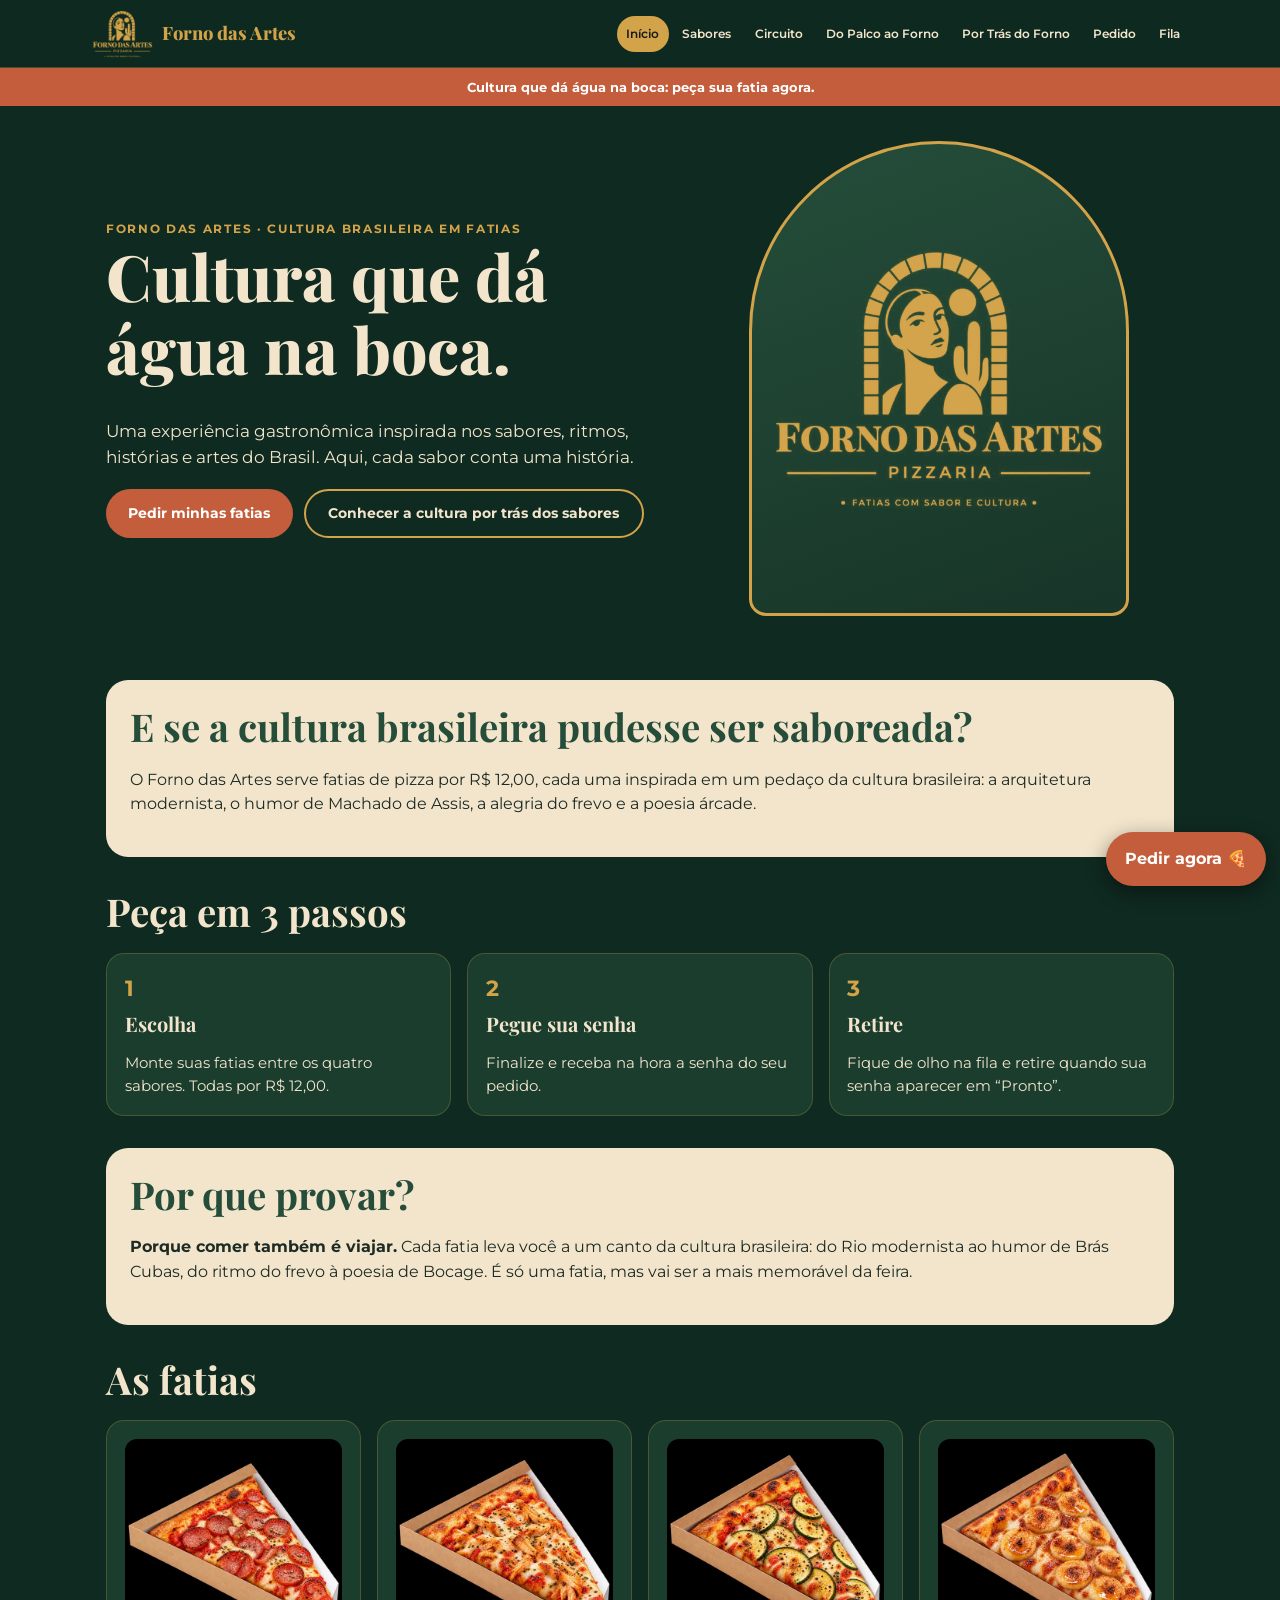
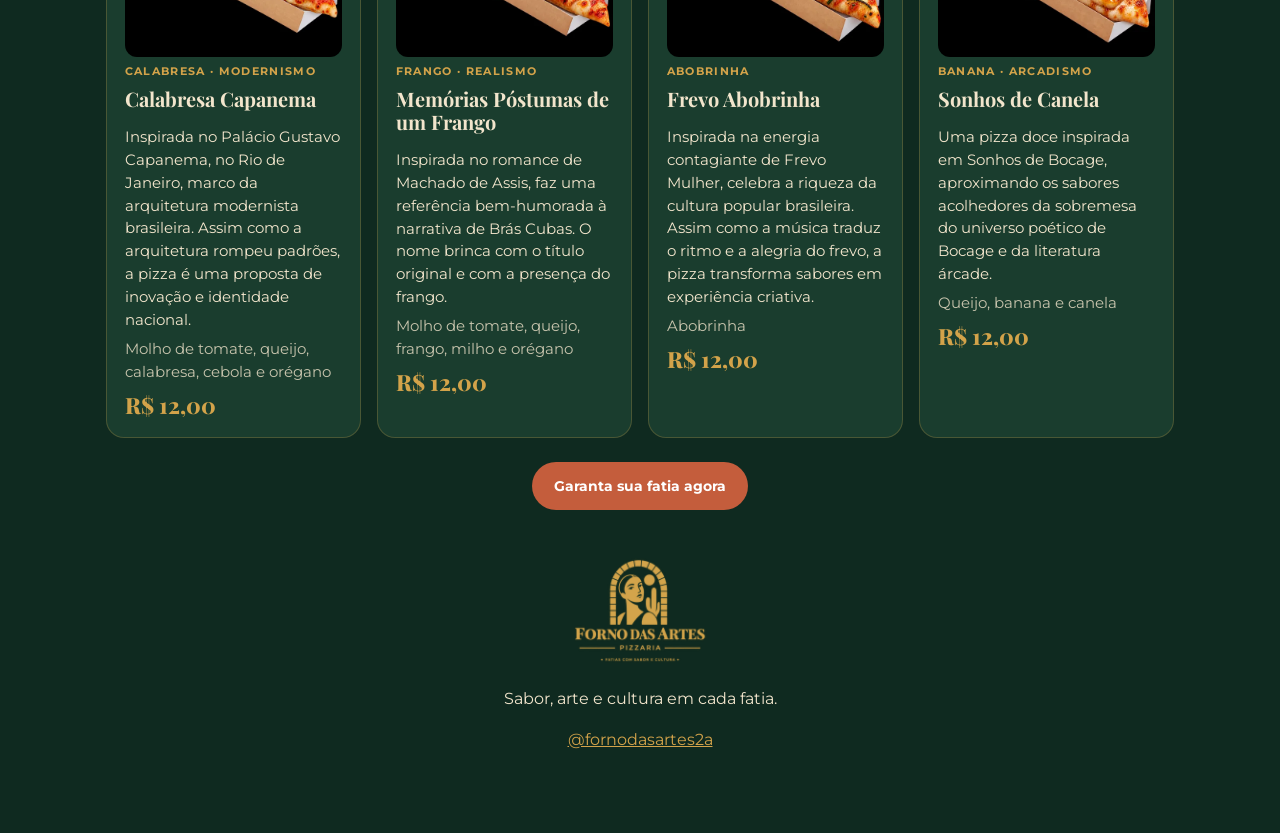
==== index.html @ 645a5ba8 "primeiro commit" ====
<!DOCTYPE html>
<html lang="pt-BR">
<head>
<meta charset="utf-8">
<meta name="viewport" content="width=device-width, initial-scale=1, viewport-fit=cover">
<title>Forno das Artes — Cultura brasileira servida em fatias</title>
<meta name="description" content="Experiência de empreendedorismo que conecta pizza em fatias, cultura brasileira, arte, sabores e gestão real de um negócio.">
<link rel="preconnect" href="https://fonts.googleapis.com">
<link href="https://fonts.googleapis.com/css2?family=Playfair+Display:wght@600;800&family=Montserrat:wght@400;600;700&display=swap" rel="stylesheet">
<style>
:root{--verde:#254D3A;--fundo:#0f2a20;--terra:#C45D3C;--creme:#F2E5CC;--petro:#315C63;--ouro:#D3A34A;--txt:#F2E5CC;--card:#1a3d2e;box-sizing:border-box;padding-top:env(safe-area-inset-top,0px);padding-bottom:env(safe-area-inset-bottom,0px)}
@media (prefers-color-scheme:dark){:root:not([data-theme="light"]){--fundo:#0b221a}}
:root[data-theme="dark"]{--fundo:#0b221a}
*{box-sizing:border-box}
html{scroll-padding-top:env(safe-area-inset-top,0px);height:100%}
body{margin:0;background:var(--fundo);color:var(--txt);font-family:Montserrat,system-ui,sans-serif;line-height:1.55;min-height:100%}
h1,h2,h3{font-family:"Playfair Display",Georgia,serif;line-height:1.15;margin:0 0 .5em}
h1{font-size:clamp(2.2rem,8vw,4rem);font-weight:800}h2{font-size:clamp(1.6rem,5vw,2.4rem)}h3{font-size:1.25rem}
header{position:sticky;top:env(safe-area-inset-top,0px);z-index:20;background:rgba(15,42,32,.96);border-bottom:1px solid rgba(211,163,74,.3);padding:.6rem 1rem}
.bar{max-width:1100px;margin:auto;display:flex;flex-wrap:wrap;gap:.4rem .8rem;align-items:center;justify-content:space-between}
.brand{font-family:"Playfair Display",serif;font-weight:800;color:var(--ouro);font-size:1.15rem;text-decoration:none}
nav{display:flex;flex-wrap:wrap;gap:.25rem}
nav a{color:var(--txt);text-decoration:none;font-size:.78rem;font-weight:600;padding:.45rem .6rem;border-radius:99px;min-height:36px;display:inline-flex;align-items:center}
nav a.on{background:var(--ouro);color:#1a1a1a}
nav a:focus-visible,button:focus-visible,select:focus-visible{outline:3px solid var(--ouro);outline-offset:2px}
main{max-width:1100px;margin:auto;padding:1.2rem 1rem 4rem}
.view{display:none}.view.on{display:block;animation:in .5s ease both}
@keyframes in{from{opacity:0;transform:translateY(8px)}to{opacity:1;transform:none}}
@media (prefers-reduced-motion:reduce){.view.on{animation:none}}
.hero{display:grid;gap:1.5rem;align-items:center;padding:1rem 0 2rem}
@media(min-width:820px){.hero{grid-template-columns:1.1fr .9fr}}
.kick{color:var(--ouro);font-weight:700;letter-spacing:.14em;font-size:.75rem;text-transform:uppercase}
.lead{font-size:1.05rem;max-width:34em}
.btns{display:flex;flex-wrap:wrap;gap:.7rem;margin-top:1.2rem}
.btn{border:0;border-radius:99px;padding:.9rem 1.4rem;font:700 .85rem Montserrat,sans-serif;cursor:pointer;text-decoration:none;min-height:48px;display:inline-flex;align-items:center;justify-content:center;transition:transform .2s}
.btn:hover{transform:translateY(-2px)}
.p{background:var(--terra);color:#fff}.s{background:transparent;color:var(--creme);border:2px solid var(--ouro)}
.art{background:radial-gradient(circle at 70% 25%,var(--ouro) 0 9%,transparent 9.5%),linear-gradient(160deg,var(--verde),#173528);border-radius:200px 200px 18px 18px;border:3px solid var(--ouro);aspect-ratio:4/5;max-width:380px;margin:auto;width:100%;display:flex;align-items:flex-end;justify-content:center;padding:1rem}
.art svg{width:80%;height:auto}
.grid{display:grid;gap:1rem;grid-template-columns:repeat(auto-fit,minmax(240px,1fr))}
.card{background:var(--card);border:1px solid rgba(211,163,74,.25);border-radius:18px;padding:1.1rem;display:flex;flex-direction:column;gap:.4rem}
.card .tag{font-size:.7rem;letter-spacing:.12em;text-transform:uppercase;color:var(--ouro);font-weight:700}
.card p{margin:0;font-size:.92rem}.ing{opacity:.8;font-size:.82rem}
.sl{width:100%;height:110px}
.preco{font:800 1.4rem "Playfair Display",serif;color:var(--ouro)}
.qty{display:flex;align-items:center;gap:.6rem;margin-top:auto}
.qty button{width:44px;height:44px;border-radius:50%;border:2px solid var(--ouro);background:none;color:var(--creme);font-size:1.3rem;cursor:pointer}
.band{background:var(--creme);color:#1d2b24;border-radius:22px;padding:1.5rem;margin:2rem 0}
.band h2{color:var(--verde)}
.tl{list-style:none;padding:0;margin:1rem 0;border-left:3px solid var(--ouro)}
.tl li{padding:0 0 1rem 1rem;position:relative}
.tl li:before{content:"";position:absolute;left:-9px;top:6px;width:15px;height:15px;border-radius:50%;background:var(--terra)}
.cart{position:sticky;bottom:calc(8px + env(safe-area-inset-bottom,0px));background:var(--terra);color:#fff;border-radius:99px;padding:.7rem 1.1rem;display:flex;justify-content:space-between;align-items:center;margin-top:1.2rem;font-weight:700;box-shadow:0 6px 20px rgba(0,0,0,.4)}
.cart button{background:#fff;color:var(--terra);border:0;border-radius:99px;padding:.7rem 1.2rem;font-weight:700;cursor:pointer;min-height:44px}
.form{display:grid;gap:.8rem;max-width:520px}
select{padding:.9rem;border-radius:12px;font:600 1rem Montserrat;background:var(--creme);color:#1d2b24;border:0;min-height:48px}
.senha{font:800 clamp(3rem,16vw,6rem) "Playfair Display",serif;color:var(--ouro);text-align:center}
.fila{display:grid;gap:1rem;grid-template-columns:1fr 1fr}
.fila>div{background:var(--card);border-radius:18px;padding:1rem;min-height:240px}
.fila h3{text-align:center;color:var(--ouro);font-family:Montserrat;font-size:.95rem;letter-spacing:.1em}
.chips{display:flex;flex-wrap:wrap;gap:.6rem;justify-content:center}
.chip{font:800 1.8rem "Playfair Display",serif;background:var(--verde);border:2px solid var(--ouro);border-radius:14px;padding:.3rem .9rem}
.chip.pronto{background:var(--ouro);color:#1a1a1a;animation:pulse 1.4s ease 3}
@keyframes pulse{50%{transform:scale(1.08)}}
.row{display:flex;flex-wrap:wrap;gap:.5rem;align-items:center;justify-content:space-between;background:var(--card);border-radius:12px;padding:.7rem 1rem;margin:.5rem 0}
.row .btn{padding:.5rem .9rem;min-height:40px;font-size:.75rem}
.kpi{font:800 2rem "Playfair Display",serif;color:var(--ouro)}
.msg{background:rgba(211,163,74,.15);border-radius:12px;padding:.8rem 1rem;font-size:.9rem}
:root{--logo:url([data-uri])}
.lg-s,.lg-b{background:var(--logo) center/contain no-repeat}
.lg-s{width:64px;height:48px;display:inline-block}.lg-b{width:100%;aspect-ratio:1.25}
.brand{display:inline-flex;align-items:center;gap:.5rem}
nav a[hidden]{display:none}
.art{background:linear-gradient(160deg,var(--verde),#173528);align-items:center;padding:2rem 1.2rem}
.tick{margin:0;text-align:center;background:var(--terra);color:#fff;font-weight:700;font-size:.82rem;padding:.55rem 1rem;min-height:2.3rem}
.foot{text-align:center;margin-top:3rem}.foot .lg-s{width:140px;height:105px}
.fab{position:fixed;right:14px;bottom:calc(14px + env(safe-area-inset-bottom,0px));z-index:30;background:var(--terra);color:#fff;border-radius:99px;padding:.9rem 1.2rem;font-weight:700;text-decoration:none;box-shadow:0 6px 20px rgba(0,0,0,.45)}
.fab[hidden]{display:none}
input{padding:.9rem;border-radius:12px;font:600 1rem Montserrat;background:var(--creme);color:#1d2b24;border:0;min-height:48px;width:100%}
.steps .tag{font-size:1.4rem}
.ph{width:100%;aspect-ratio:1;object-fit:cover;border-radius:12px;background:#000}
.tv header,.tv .tick,.tv .fab,.tv #op,.tv #unlock,.tv footer{display:none!important}.tv .chip{font-size:3.4rem}.tv .fila>div{min-height:70vh}
</style>
</head>
<body>
<header><div class="bar"><a class="brand" href="#inicio"><span class="lg-s" role="img" aria-label="Logo Forno das Artes"></span>Forno das Artes</a>
<nav id="nav"><a href="#inicio">Início</a><a href="#sabores">Sabores</a><a href="#circuito">Circuito</a><a href="#palco">Do Palco ao Forno</a><a href="#bastidores">Por Trás do Forno</a><a href="#pedido">Pedido</a><a href="#fila">Fila</a><a href="#gestao" id="lg" hidden>Gestão</a></nav></div></header><p class="tick" id="frase">Cultura que dá água na boca: peça sua fatia agora.</p>
<main>

<section class="view" id="v-inicio">
<div class="hero"><div>
<div class="kick">Forno das Artes · Cultura brasileira em fatias</div>
<h1>Cultura que dá água na boca.</h1>
<p class="lead">Uma experiência gastronômica inspirada nos sabores, ritmos, histórias e artes do Brasil. Aqui, cada sabor conta uma história.</p>
<div class="btns"><a class="btn p" href="#sabores">Pedir minhas fatias</a><a class="btn s" href="#circuito">Conhecer a cultura por trás dos sabores</a></div></div>
<div class="art"><div class="lg-b" role="img" aria-label="Logo Forno das Artes Pizzaria, fatias com sabor e cultura"></div></div></div>
<div class="band"><h2>E se a cultura brasileira pudesse ser saboreada?</h2><p>O Forno das Artes serve fatias de pizza por R$ 12,00, cada uma inspirada em um pedaço da cultura brasileira: a arquitetura modernista, o humor de Machado de Assis, a alegria do frevo e a poesia árcade.</p></div>
<h2>Peça em 3 passos</h2><div class="grid steps"><article class="card"><span class="tag">1</span><h3>Escolha</h3><p>Monte suas fatias entre os quatro sabores. Todas por R$ 12,00.</p></article><article class="card"><span class="tag">2</span><h3>Pegue sua senha</h3><p>Finalize e receba na hora a senha do seu pedido.</p></article><article class="card"><span class="tag">3</span><h3>Retire</h3><p>Fique de olho na fila e retire quando sua senha aparecer em “Pronto”.</p></article></div>
<div class="band"><h2>Por que provar?</h2><p><strong>Porque comer também é viajar.</strong> Cada fatia leva você a um canto da cultura brasileira: do Rio modernista ao humor de Brás Cubas, do ritmo do frevo à poesia de Bocage. É só uma fatia, mas vai ser a mais memorável da feira.</p></div>
<h2>As fatias</h2><div class="grid" id="home-fatias"></div><div class="btns" style="justify-content:center;margin-top:1.5rem"><a class="btn p" href="#sabores">Garanta sua fatia agora</a></div>
</section>

<section class="view" id="v-sabores"><h2>Sabores</h2><p class="lead">Quatro fatias, quatro histórias. Todas por R$ 12,00.</p><div class="grid" id="lista-sabores"></div>
<div class="cart" id="cart-s"></div></section>

<section class="view" id="v-circuito"><div class="kick">Circuito da Cultura Brasileira</div><h2>Entrar, conhecer, relacionar, experimentar, comprar.</h2>
<p class="lead">Uma mini galeria digital que mostra a diversidade do Brasil sem virar apostila.</p>
<div class="grid" id="nucleos"></div></section>

<section class="view" id="v-palco"><div class="kick">Case</div><h2>Do Palco ao Forno</h2>
<p class="lead">A equipe viveu o teatro em <em>O Burguês Fidalgo</em>. Essa experiência artística ajudou a moldar a forma de criar, ensaiar e empreender do Forno das Artes.</p>
<ul class="tl"><li>Texto</li><li>Adaptação</li><li>Ensaio</li><li>Cenário e figurino</li><li>Música e sonoplastia</li><li>Palco</li><li>Aprendizado</li><li><strong>Negócio</strong></li></ul></section>

<section class="view" id="v-bastidores"><h2>Por Trás do Forno</h2><p class="lead">Como a ideia virou operação, etapa por etapa.</p>
<ul class="tl"><li><strong>Ideação.</strong> Problema, oportunidade, conceito e proposta de valor.</li><li><strong>Planejamento.</strong> Público, produto, orçamento, cronograma e responsabilidades.</li><li><strong>Identidade visual.</strong> Marca, moodboard, paleta, tipografia, cardápio e estande.</li><li><strong>Produção.</strong> Fornecedores, testes, pesagem, higiene e preparação.</li><li><strong>Divulgação.</strong> Site, QR Code, redes sociais e convites.</li><li><strong>Vendas.</strong> Pedido, pagamento, senha, retirada e análise.</li></ul></section>

<section class="view" id="v-pedido"><h2>Seu pedido</h2><div id="pedido-box"></div></section>

<section class="view" id="v-fila"><h2>Fila de retirada</h2><div class="fila"><div><h3>PREPARANDO</h3><div class="chips" id="f-prep"></div></div><div><h3>PRONTO PARA RETIRADA</h3><div class="chips" id="f-pronto"></div></div></div>
<div id="unlock" class="msg" style="margin-top:2rem" hidden><p>Equipe do balcão: digite o PIN para operar a fila neste aparelho.</p><div class="form" style="max-width:none;grid-template-columns:1fr auto"><input id="pin" type="password" placeholder="PIN do balcão" autocomplete="off" aria-label="PIN do balcão"><button class="btn p" id="ent">Entrar</button></div><p id="pinmsg" hidden>PIN incorreto.</p></div><div id="op" hidden><h3 style="margin-top:2rem">Operação</h3><p class="ing">Para a TV: abra outra aba deste mesmo site com #tv no final do endereço e arraste para o monitor externo.</p><p>Pedido feito pelo celular do cliente? Digite o código que aparece na tela dele.</p><div class="form" style="max-width:none;grid-template-columns:1fr auto"><input id="cod" placeholder="Ex.: K482-2013-P" autocomplete="off" aria-label="Código do pedido"><button class="btn p" id="reg">Lançar na fila</button></div><p class="msg" id="regmsg" hidden></p><div id="op-list"></div></div></section>

<section class="view" id="v-gestao"><h2>Central de Gestão</h2><p class="msg">Os números abaixo vêm apenas de pedidos reais pagos. Sem pedidos, nada é exibido além de zero.</p><div class="grid" id="kpis" style="margin-top:1rem"></div><h3 style="margin-top:1.5rem">Vendas por sabor</h3><div id="por-sabor"></div></section>
<footer class="foot"><div class="lg-s" role="img" aria-label="Logo Forno das Artes"></div><p>Sabor, arte e cultura em cada fatia.</p><p><a href="https://instagram.com/fornodasartes2a" style="color:var(--ouro)">@fornodasartes2a</a></p></footer></main><a class="fab" href="#sabores">Pedir agora 🍕</a>

<script>
const PRECO=12;
const F=[{id:"brasa",nome:"Calabresa Capanema",base:"Calabresa",mov:"Modernismo",ing:"Molho de tomate, queijo, calabresa, cebola e orégano",hist:"Inspirada no Palácio Gustavo Capanema, no Rio de Janeiro, marco da arquitetura modernista brasileira. Assim como a arquitetura rompeu padrões, a pizza é uma proposta de inovação e identidade nacional.",img:"[data-uri]"},
{id:"batuque",nome:"Memórias Póstumas de um Frango",base:"Frango",mov:"Realismo",ing:"Molho de tomate, queijo, frango, milho e orégano",hist:"Inspirada no romance de Machado de Assis, faz uma referência bem-humorada à narrativa de Brás Cubas. O nome brinca com o título original e com a presença do frango.",img:"[data-uri]"},
{id:"cerrado",nome:"Frevo Abobrinha",base:"Abobrinha",mov:"",ing:"Abobrinha",hist:"Inspirada na energia contagiante de Frevo Mulher, celebra a riqueza da cultura popular brasileira. Assim como a música traduz o ritmo e a alegria do frevo, a pizza transforma sabores em experiência criativa.",img:"[data-uri]"},
{id:"banana",nome:"Sonhos de Canela",base:"Banana",mov:"Arcadismo",ing:"Queijo, banana e canela",hist:"Uma pizza doce inspirada em Sonhos de Bocage, aproximando os sabores acolhedores da sobremesa do universo poético de Bocage e da literatura árcade.",img:"[data-uri]"}];
const N=[["Música","Samba, baião, MPB, rap, funk: ritmos que cruzam o país."],["Literatura","Palavras que guardam o jeito de falar e de sentir de cada região."],["Teatro e Cena","Palco, figurino, cenário e a arte de contar histórias ao vivo."],["Artes Visuais","Pintura, gravura, escultura e olhares sobre o território."],["Sabores","Ingredientes e receitas que são memória e identidade."],["Territórios","Cerrado, sertão, litoral, floresta: paisagens que formam o Brasil."],["Tradições","Festas, saberes e ofícios passados de geração em geração."],["Cultura Popular e Contemporânea","O que vem da rua, da roça e da cidade, hoje."]];
const R=n=>n.toLocaleString("pt-BR",{style:"currency",currency:"BRL"});
const fatiaSVG=c=>`<svg class="sl" viewBox="0 0 200 110" aria-hidden="true"><path d="M100 105 15 12a135 135 0 0 1 170 0Z" fill="${c}" stroke="#D3A34A" stroke-width="5" stroke-linejoin="round"/><circle cx="80" cy="42" r="7" fill="#F2E5CC" opacity=".6"/><circle cx="118" cy="50" r="7" fill="#F2E5CC" opacity=".6"/><circle cx="100" cy="76" r="7" fill="#F2E5CC" opacity=".6"/></svg>`;
let cart={},orders=[],db=null,isOp=false,last=null;
const $=id=>document.getElementById(id);
const qty=()=>Object.values(cart).reduce((a,b)=>a+b,0);
function cardHTML(f,buy){return `<article class="card"><img class="ph" src="${f.img}" alt="Fatia ${f.nome}" loading="lazy"><span class="tag">${f.base}${f.mov?" · "+f.mov:""}</span><h3>${f.nome}</h3><p>${f.hist}</p><p class="ing">${f.ing}</p><div class="preco">${R(PRECO)}</div>${buy?`<div class="qty"><button aria-label="Tirar uma fatia de ${f.nome}" data-m="${f.id}">−</button><strong aria-live="polite">${cart[f.id]||0}</strong><button aria-label="Adicionar uma fatia de ${f.nome}" data-a="${f.id}">+</button></div>`:""}</article>`}
function renderMenu(){$("home-fatias").innerHTML=F.map(f=>cardHTML(f,false)).join("");$("lista-sabores").innerHTML=F.map(f=>cardHTML(f,true)).join("");
$("cart-s").innerHTML=`<span>${qty()} fatia(s) · ${R(qty()*PRECO)}</span><button data-go="pedido">Ver pedido</button>`;
$("nucleos").innerHTML=N.map(n=>`<article class="card"><span class="tag">Núcleo</span><h3>${n[0]}</h3><p>${n[1]}</p></article>`).join("")}
function renderPedido(){const b=$("pedido-box");
if(last){b.innerHTML=`<p class="msg">${last.manual?"Pedido pronto! Mostre esta tela ao atendente no balcão para ele lançar na fila.":"Pedido registrado! Acompanhe na aba Fila."}</p><div class="senha">${last.senha}</div><p class="msg" style="text-align:center">Código do pedido: <strong>${last.code}</strong></p><p style="text-align:center">${last.pagamento==="Dinheiro"?"Pague em dinheiro no balcão para liberar o preparo.":"A equipe confirma seu pagamento no balcão para liberar o preparo."} Tire um print para não perder sua senha.</p><div class="btns" style="justify-content:center"><a class="btn p" href="#fila">Acompanhar fila</a><button class="btn s" data-new="1">Fazer outro pedido</button></div>`;return}
if(!qty()){b.innerHTML=`<p class="lead">Seu carrinho está vazio. Escolha suas fatias.</p><a class="btn p" href="#sabores">Ver sabores</a>`;return}
const l=F.filter(f=>cart[f.id]).map(f=>`<div class="row"><span>${cart[f.id]}× ${f.nome}</span><strong>${R(cart[f.id]*PRECO)}</strong></div>`).join("");
b.innerHTML=l+`${cart.banana?"":'<p class="msg">Que tal fechar com a <strong>Sonhos de Canela</strong>? A sobremesa da casa, só R$ 12,00.</p>'}<div class="row"><strong>Total</strong><span class="preco">${R(qty()*PRECO)}</span></div><div class="form"><label for="pg">Forma de pagamento</label><select id="pg"><option>PIX</option><option>Cartão</option><option>Dinheiro</option></select><button class="btn p" id="fin">Finalizar pedido</button><p class="msg" id="aviso" ${db?"hidden":""}>Ao finalizar você recebe uma senha e um código. Mostre ao atendente no balcão para entrar na fila.</p></div>`}
function renderFila(){const p=orders.filter(o=>o.status==="preparando"),r=orders.filter(o=>o.status==="pronto");
$("f-prep").innerHTML=p.map(o=>`<span class="chip">${o.id}</span>`).join("")||"<span>—</span>";
$("f-pronto").innerHTML=r.map(o=>`<span class="chip pronto">${o.id} ✔</span>`).join("")||"<span>—</span>";
$("op").hidden=!isOp;$("unlock").hidden=isOp;
const nx={aguardando:["Confirmar pagamento","preparando"],preparando:["Marcar pronto","pronto"],pronto:["Marcar entregue","entregue"]};
$("op-list").innerHTML=orders.filter(o=>nx[o.status]).sort((a,b)=>a.criado-b.criado).map(o=>`<div class="row"><span><strong>${o.id}</strong> · ${Object.entries(o.itens).map(([k,v])=>v+"× "+F.find(f=>f.id===k).nome).join(", ")} · ${R(o.total)} · ${o.pagamento} · ${o.status}</span><span><button class="btn p" data-st="${o.id}|${nx[o.status][1]}">${nx[o.status][0]}</button> <button class="btn s" data-st="${o.id}|cancelado">Cancelar</button></span></div>`).join("")||"<p>Nenhum pedido em andamento.</p>"}
function renderGestao(){const pg=orders.filter(o=>["preparando","pronto","entregue"].includes(o.status));
const fat=pg.reduce((a,o)=>a+o.total,0),sl=pg.reduce((a,o)=>a+Object.values(o.itens).reduce((x,y)=>x+y,0),0);
$("kpis").innerHTML=[["Faturamento bruto",R(fat)],["Pedidos pagos",pg.length],["Fatias vendidas",sl],["Ticket médio",pg.length?R(fat/pg.length):"Sem dados"]].map(k=>`<div class="card"><span class="tag">${k[0]}</span><div class="kpi">${k[1]}</div></div>`).join("");
$("por-sabor").innerHTML=F.map(f=>{const q=pg.reduce((a,o)=>a+(o.itens[f.id]||0),0);return `<div class="row"><span>${f.nome}</span><strong>${q}</strong></div>`}).join("")}
function renderAll(){renderMenu();renderPedido();renderFila();renderGestao()}
function route(){const h0=(location.hash||"#inicio").slice(1),h=h0==="tv"?"fila":h0;document.body.classList.toggle("tv",h0==="tv");const id=document.getElementById("v-"+h)?h:"inicio";
document.querySelectorAll(".view").forEach(v=>v.classList.toggle("on",v.id==="v-"+id));
document.querySelectorAll("nav a").forEach(a=>a.classList.toggle("on",a.getAttribute("href")==="#"+id));window.scrollTo(0,0);document.querySelector(".fab").hidden=["sabores","pedido","fila","gestao"].includes(id)}
document.addEventListener("click",async e=>{const t=e.target.closest("button");if(!t)return;
if(t.dataset.a){cart[t.dataset.a]=Math.min(9,(cart[t.dataset.a]||0)+1);last=null;renderMenu()}
else if(t.dataset.m){cart[t.dataset.m]=Math.max(0,(cart[t.dataset.m]||0)-1);renderMenu()}
else if(t.dataset.new){last=null;renderPedido()}else if(t.dataset.go){location.hash="#"+t.dataset.go;last=null;renderPedido()}
else if(t.id==="fin"){
let s;do{s="ABCDEFGHJKLMNPRSTUVXZ"[Math.floor(Math.random()*21)]+String(100+Math.floor(Math.random()*900))}while(orders.some(o=>o.id===s));
const o={itens:{...cart},total:qty()*PRECO,pagamento:$("pg").value,status:"aguardando",criado:Date.now()};
const code=s+"-"+F.map(f=>cart[f.id]||0).join("")+"-"+o.pagamento[0];t.disabled=true;let ok=false;if(db){try{await db.collection("orders").doc(s).set(o);ok=true}catch(err){}}last={senha:s,pagamento:o.pagamento,code,manual:!ok};cart={};renderAll()}
else if(t.id==="ent"){if($("pin").value.trim().toUpperCase()===PIN){try{localStorage.setItem("fda_op","1")}catch(e){}balcao()}else $("pinmsg").hidden=false}
else if(t.id==="reg"){const m=$("cod").value.trim().toUpperCase().match(/^([A-Z]\d{3})-(\d)(\d)(\d)(\d)-([PCD])$/),g=$("regmsg");g.hidden=false;
if(!m||!db){g.textContent="Código inválido.";return}
const id=m[1];if(orders.some(o=>o.id===id)){g.textContent="Essa senha já está na fila.";return}
const itens={};F.forEach((f,i)=>{if(+m[i+2])itens[f.id]=+m[i+2]});const n=Object.values(itens).reduce((a,b)=>a+b,0);
if(!n){g.textContent="Código inválido.";return}
try{await db.collection("orders").doc(id).set({itens,total:n*PRECO,pagamento:{P:"PIX",C:"Cartão",D:"Dinheiro"}[m[6]],status:"aguardando",criado:Date.now()});g.textContent="Pedido "+id+" lançado na fila.";$("cod").value=""}catch(err){g.textContent="Não foi possível lançar."}}
else if(t.dataset.st){const [id,st]=t.dataset.st.split("|");try{await db.collection("orders").doc(id).update({status:st})}catch(err){}}});
const PIN="FORNO12";
const LS={get(){try{return JSON.parse(localStorage.getItem("fda_orders")||"{}")}catch(e){return{}}},put(o){try{localStorage.setItem("fda_orders",JSON.stringify(o))}catch(e){}}};
function localDb(){const subs=[];const emit=()=>{const o=LS.get();subs.forEach(f=>f({docs:Object.keys(o).map(k=>({id:k,data:()=>o[k]}))}))};window.addEventListener("storage",emit);
return{collection:()=>({doc:id=>({set:async d=>{const o=LS.get();o[id]=d;LS.put(o);emit()},update:async d=>{const o=LS.get();o[id]={...o[id],...d};LS.put(o);emit()}}),onSnapshot:f=>{subs.push(f);emit()}})}}
function balcao(){isOp=true;db=localDb();$("lg").hidden=false;db.collection("orders").onSnapshot(s=>{orders=s.docs.map(d=>({...d.data(),id:d.id}));renderAll()});renderAll()}
const FR=["Cultura que dá água na boca: peça sua fatia agora.","Cada fatia custa só R$ 12,00 e conta uma história.","Já provou um pedaço do Brasil hoje?","Peça, pegue sua senha e é só esperar a fatia ficar pronta.","Quatro sabores, quatro histórias. Qual vai ser a sua?","Fatia quentinha, saindo do forno para você.","Sabor, arte e cultura em cada fatia."];let fi=0;setInterval(()=>{fi=(fi+1)%FR.length;$("frase").textContent=FR[fi]},4500);
window.addEventListener("hashchange",route);renderAll();route();
(async()=>{try{const u=await claude.use("user");isOp=!!(u&&u.canEdit&&u.canEdit());$("lg").hidden=!isOp;
db=await claude.use("db");if(db){db.collection("orders").onSnapshot(s=>{orders=s.docs.map(d=>({...d.data(),id:d.id}));renderAll()},()=>{});renderPedido()}}catch(e){}if(!db){let f="";try{f=localStorage.getItem("fda_op")}catch(e){}if(f==="1")balcao()}})();
</script>
</body>
</html>
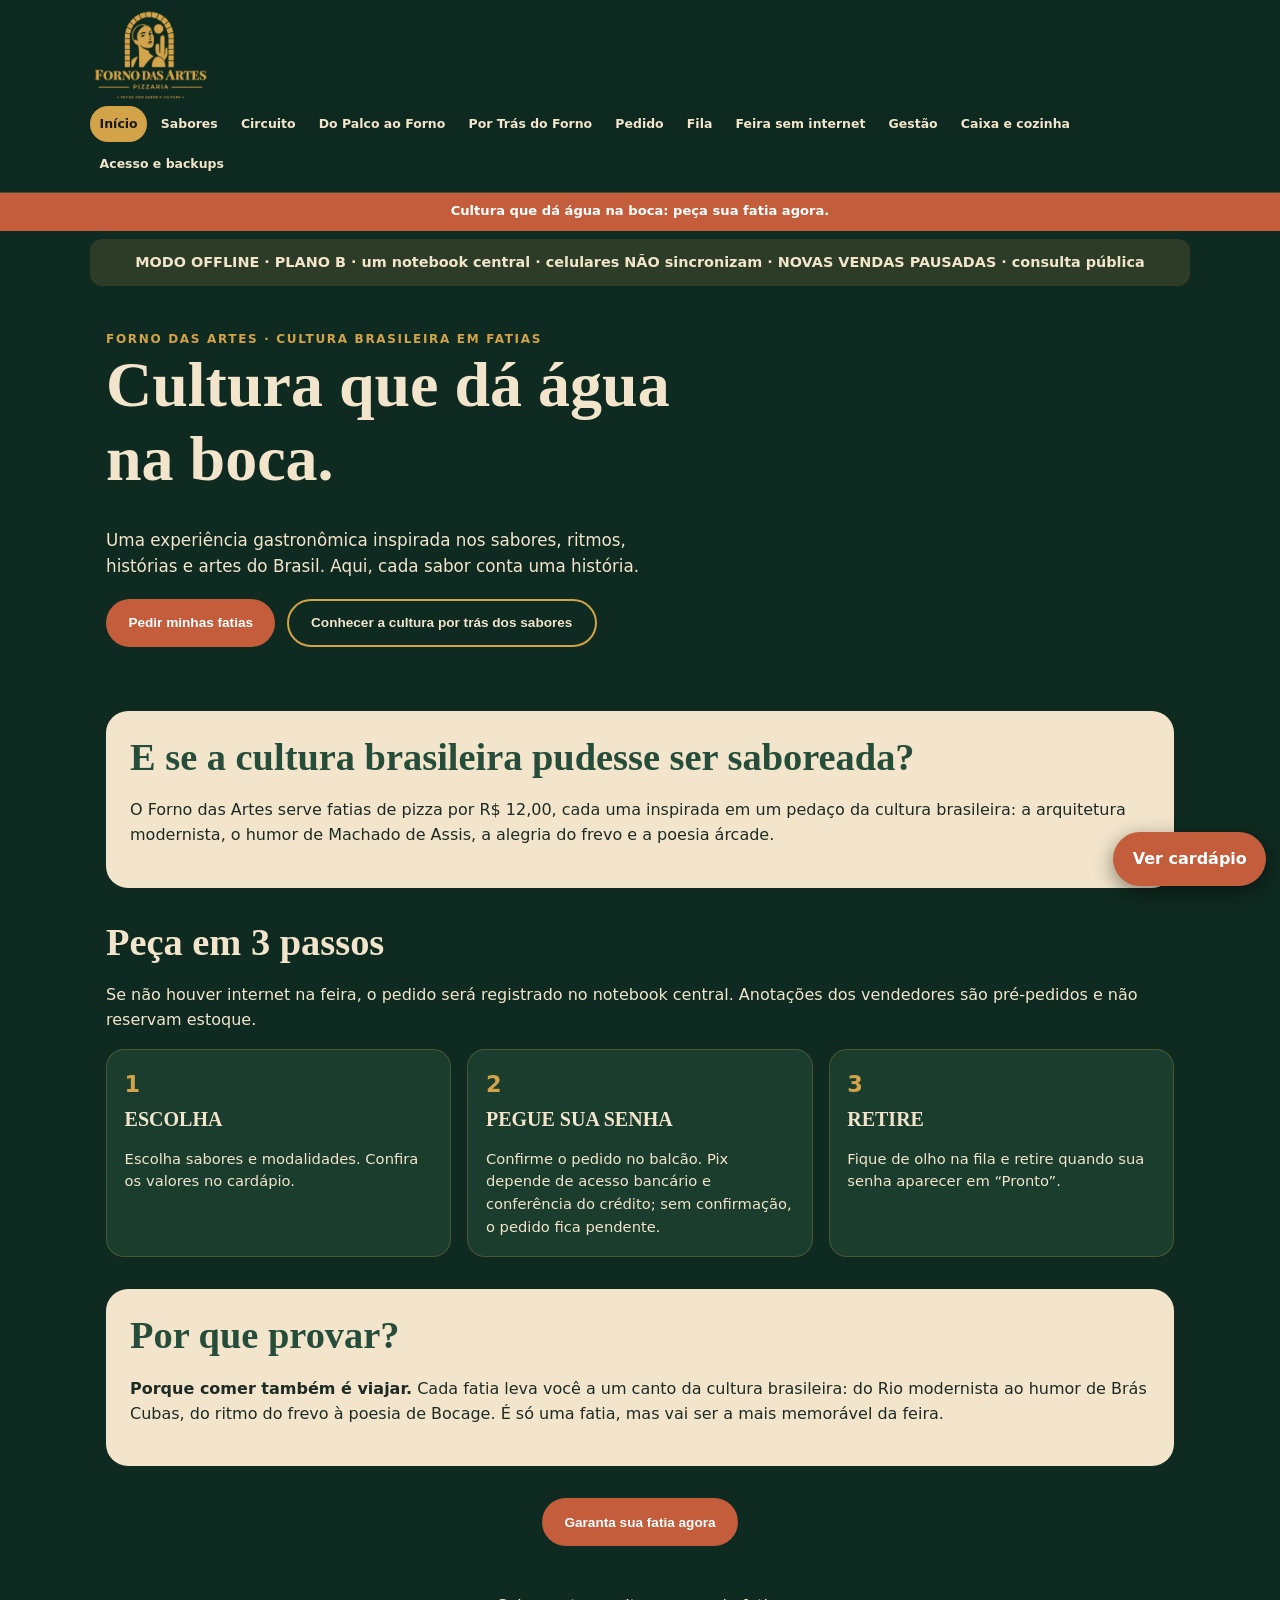
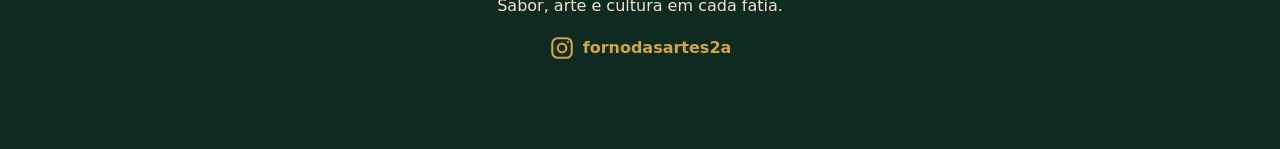
==== commit 0db89472: "Prepare reviewed offline frontend and recover pending orders safely" ====
--- a/index.html
+++ b/index.html
@@ -5,8 +5,8 @@
 <meta name="viewport" content="width=device-width, initial-scale=1, viewport-fit=cover">
 <title>Forno das Artes — Cultura brasileira servida em fatias</title>
 <meta name="description" content="Experiência de empreendedorismo que conecta pizza em fatias, cultura brasileira, arte, sabores e gestão real de um negócio.">
-<link rel="preconnect" href="https://fonts.googleapis.com">
-<link href="https://fonts.googleapis.com/css2?family=Playfair+Display:wght@600;800&family=Montserrat:wght@400;600;700&display=swap" rel="stylesheet">
+
+
 <style>
 :root{--verde:#254D3A;--fundo:#0f2a20;--terra:#C45D3C;--creme:#F2E5CC;--petro:#315C63;--ouro:#D3A34A;--txt:#F2E5CC;--card:#1a3d2e;box-sizing:border-box;padding-top:env(safe-area-inset-top,0px);padding-bottom:env(safe-area-inset-bottom,0px)}
 @media (prefers-color-scheme:dark){:root:not([data-theme="light"]){--fundo:#0b221a}}
@@ -39,6 +39,16 @@
 .art svg{width:80%;height:auto}
 .grid{display:grid;gap:1rem;grid-template-columns:repeat(auto-fit,minmax(240px,1fr))}
 .card{background:var(--card);border:1px solid rgba(211,163,74,.25);border-radius:18px;padding:1.1rem;display:flex;flex-direction:column;gap:.4rem}
+/* SABORES: alternância suave dentro da paleta, sem afetar outros cartões */
+#lista-sabores>.card{background:#d5e6d6;color:#203f32;border-color:#6d9b79}
+#lista-sabores>.card:nth-child(even){background:#f4d9ca;color:#56362d;border-color:#c9876d}
+#lista-sabores>.card .tag{color:#254d3a}
+#lista-sabores>.card:nth-child(even) .tag{color:#91492f}
+#lista-sabores>.card .ing{opacity:1}
+#lista-sabores>.card .preco{color:#254d3a}
+#lista-sabores>.card:nth-child(even) .preco{color:#873e2d}
+#lista-sabores>.card .qty button{color:#254d3a;border-color:#254d3a}
+#lista-sabores>.card:nth-child(even) .qty button{color:#873e2d;border-color:#873e2d}
 .card .tag{font-size:.7rem;letter-spacing:.12em;text-transform:uppercase;color:var(--ouro);font-weight:700}
 .card p{margin:0;font-size:.92rem}.ing{opacity:.8;font-size:.82rem}
 .sl{width:100%;height:110px}
@@ -78,14 +88,22 @@
 .fab[hidden]{display:none}
 input{padding:.9rem;border-radius:12px;font:600 1rem Montserrat;background:var(--creme);color:#1d2b24;border:0;min-height:48px;width:100%}
 .steps .tag{font-size:1.4rem}
-.ph{width:100%;aspect-ratio:1;object-fit:cover;border-radius:12px;background:#000}
+.ph{width:100%;aspect-ratio:1;object-fit:cover;border-radius:12px;background:#d5e6d6}#lista-sabores>.card:nth-child(even) .ph{background:#f4d9ca}
 .tv header,.tv .tick,.tv .fab,.tv #op,.tv #unlock,.tv footer{display:none!important}.tv .chip{font-size:3.4rem}.tv .fila>div{min-height:70vh}
+.lg-s{width:120px;height:90px}.foot .lg-s{width:170px;height:127px}.art{max-width:480px}.card h3{text-transform:uppercase}@media(max-width:820px){.lg-s{width:96px;height:72px}}.pbar{height:10px;background:#0f2a20;border-radius:99px;overflow:hidden;margin:.6rem 0}.pbar i{display:block;height:100%;background:var(--ouro)}
+.low .kpi{color:#ffb199}.out .kpi{color:#ff6b6b}.cw{position:relative;height:260px}
+.g-in{background:#0f2a20;color:var(--txt);border:1px solid var(--ouro);border-radius:10px;padding:.5rem .6rem;font:inherit;width:100%;margin-top:.25rem}
+.grow{display:grid;grid-template-columns:2fr 1fr 1fr auto;gap:.5rem;margin:.5rem 0;align-items:center}
+@media(max-width:700px){.grow{grid-template-columns:1fr 1fr}}
+.ig{display:inline-flex;align-items:center;gap:.5rem;color:var(--ouro);text-decoration:none;font-weight:700}.ig:hover{text-decoration:underline}
+.nut{width:100%;border-collapse:collapse;font-size:.74rem;margin:.7rem 0 .2rem;border:1px solid rgba(211,163,74,.5)}.nut caption{text-align:left;font-weight:800;padding:.45rem .55rem;background:rgba(211,163,74,.18)}.nut small{font-weight:600;opacity:.85}.nut th,.nut td{padding:.22rem .55rem;border-top:1px solid rgba(211,163,74,.28);text-align:left}.nut th:nth-child(n+2),.nut td:nth-child(n+2){text-align:right}.nut tfoot td{font-size:.66rem;opacity:.85;text-align:left!important}
 </style>
-</head>
+
+<link rel="stylesheet" href="app/app.css?v=20261103-revisao-pr-v1"><link rel="manifest" href="manifest.webmanifest"></head>
 <body>
-<header><div class="bar"><a class="brand" href="#inicio"><span class="lg-s" role="img" aria-label="Logo Forno das Artes"></span>Forno das Artes</a>
-<nav id="nav"><a href="#inicio">Início</a><a href="#sabores">Sabores</a><a href="#circuito">Circuito</a><a href="#palco">Do Palco ao Forno</a><a href="#bastidores">Por Trás do Forno</a><a href="#pedido">Pedido</a><a href="#fila">Fila</a><a href="#gestao" id="lg" hidden>Gestão</a></nav></div></header><p class="tick" id="frase">Cultura que dá água na boca: peça sua fatia agora.</p>
-<main>
+<header><div class="bar"><a class="brand" href="#inicio"><span class="lg-s" role="img" aria-label="Logo Forno das Artes"></span></a>
+<nav id="nav"><a href="#inicio">Início</a><a href="#sabores">Sabores</a><a href="#circuito">Circuito</a><a href="#palco">Do Palco ao Forno</a><a href="#bastidores">Por Trás do Forno</a><a href="#pedido">Pedido</a><a href="#fila">Fila</a><a href="#contingencia">Feira sem internet</a><a href="#gestao" id="lg">Gestão</a><a href="#caixa">Caixa e cozinha</a><a href="#acesso">Acesso e backups</a></nav></div></header><p class="tick" id="frase">Cultura que dá água na boca: peça sua fatia agora.</p>
+<div id="mode-banner" class="msg" role="status">Carregando armazenamento local…</div><div id="feedback" class="msg" role="alert" hidden></div><main>
 
 <section class="view" id="v-inicio">
 <div class="hero"><div>
@@ -93,14 +111,14 @@
 <h1>Cultura que dá água na boca.</h1>
 <p class="lead">Uma experiência gastronômica inspirada nos sabores, ritmos, histórias e artes do Brasil. Aqui, cada sabor conta uma história.</p>
 <div class="btns"><a class="btn p" href="#sabores">Pedir minhas fatias</a><a class="btn s" href="#circuito">Conhecer a cultura por trás dos sabores</a></div></div>
-<div class="art"><div class="lg-b" role="img" aria-label="Logo Forno das Artes Pizzaria, fatias com sabor e cultura"></div></div></div>
-<div class="band"><h2>E se a cultura brasileira pudesse ser saboreada?</h2><p>O Forno das Artes serve fatias de pizza por R$ 12,00, cada uma inspirada em um pedaço da cultura brasileira: a arquitetura modernista, o humor de Machado de Assis, a alegria do frevo e a poesia árcade.</p></div>
-<h2>Peça em 3 passos</h2><div class="grid steps"><article class="card"><span class="tag">1</span><h3>Escolha</h3><p>Monte suas fatias entre os quatro sabores. Todas por R$ 12,00.</p></article><article class="card"><span class="tag">2</span><h3>Pegue sua senha</h3><p>Finalize e receba na hora a senha do seu pedido.</p></article><article class="card"><span class="tag">3</span><h3>Retire</h3><p>Fique de olho na fila e retire quando sua senha aparecer em “Pronto”.</p></article></div>
+</div>
+<div class="band"><h2>E se a cultura brasileira pudesse ser saboreada?</h2><p>O Forno das Artes serve fatias de pizza por <span data-preco-fatia>R$ 12,00</span>, cada uma inspirada em um pedaço da cultura brasileira: a arquitetura modernista, o humor de Machado de Assis, a alegria do frevo e a poesia árcade.</p></div>
+<h2>Peça em 3 passos</h2><p class="offline-intro">Se não houver internet na feira, o pedido será registrado no notebook central. Anotações dos vendedores são pré-pedidos e não reservam estoque.</p><div class="grid steps"><article class="card"><span class="tag">1</span><h3>Escolha</h3><p>Escolha sabores e modalidades. Confira os valores no cardápio.</p></article><article class="card"><span class="tag">2</span><h3>Pegue sua senha</h3><p>Confirme o pedido no balcão. Pix depende de acesso bancário e conferência do crédito; sem confirmação, o pedido fica pendente.</p></article><article class="card"><span class="tag">3</span><h3>Retire</h3><p>Fique de olho na fila e retire quando sua senha aparecer em “Pronto”.</p></article></div>
 <div class="band"><h2>Por que provar?</h2><p><strong>Porque comer também é viajar.</strong> Cada fatia leva você a um canto da cultura brasileira: do Rio modernista ao humor de Brás Cubas, do ritmo do frevo à poesia de Bocage. É só uma fatia, mas vai ser a mais memorável da feira.</p></div>
-<h2>As fatias</h2><div class="grid" id="home-fatias"></div><div class="btns" style="justify-content:center;margin-top:1.5rem"><a class="btn p" href="#sabores">Garanta sua fatia agora</a></div>
+<div class="btns" style="justify-content:center;margin-top:1.5rem"><a class="btn p" href="#sabores">Garanta sua fatia agora</a></div>
 </section>
 
-<section class="view" id="v-sabores"><h2>Sabores</h2><p class="lead">Quatro fatias, quatro histórias. Todas por R$ 12,00.</p><div class="grid" id="lista-sabores"></div>
+<section class="view" id="v-sabores"><h2>Sabores</h2><p class="lead">Sabores, cultura e histórias. Confira os preços de cada modalidade.</p><p class="msg"><strong>Pizza inteira congelada: <span data-preco-congelada>R$ 49,90</span>.</strong> Confira a disponibilidade por sabor abaixo.</p><div class="grid" id="lista-sabores"></div>
 <div class="cart" id="cart-s"></div></section>
 
 <section class="view" id="v-circuito"><div class="kick">Circuito da Cultura Brasileira</div><h2>Entrar, conhecer, relacionar, experimentar, comprar.</h2>
@@ -108,80 +126,46 @@
 <div class="grid" id="nucleos"></div></section>
 
 <section class="view" id="v-palco"><div class="kick">Case</div><h2>Do Palco ao Forno</h2>
-<p class="lead">A equipe viveu o teatro em <em>O Burguês Fidalgo</em>. Essa experiência artística ajudou a moldar a forma de criar, ensaiar e empreender do Forno das Artes.</p>
+<p class="lead">A equipe viveu o teatro em <em>O Burguês Fidalgo</em>: estudou o texto, adaptou, ensaiou, pensou cenário, figurino, música e subiu ao palco. Foi nesse caminho, da ideia coletiva à apresentação, que surgiu a pergunta: e se uma proposta cultural virasse um negócio?</p>
+<p class="lead">Os estudantes responderam com um empreendimento real. O Forno das Artes planeja, produz, divulga e vende pizzas por fatia inspiradas em obras, com gestão financeira da turma e o que sobrar depois de devolver os aportes doado a uma entidade.</p>
 <ul class="tl"><li>Texto</li><li>Adaptação</li><li>Ensaio</li><li>Cenário e figurino</li><li>Música e sonoplastia</li><li>Palco</li><li>Aprendizado</li><li><strong>Negócio</strong></li></ul></section>
 
 <section class="view" id="v-bastidores"><h2>Por Trás do Forno</h2><p class="lead">Como a ideia virou operação, etapa por etapa.</p>
-<ul class="tl"><li><strong>Ideação.</strong> Problema, oportunidade, conceito e proposta de valor.</li><li><strong>Planejamento.</strong> Público, produto, orçamento, cronograma e responsabilidades.</li><li><strong>Identidade visual.</strong> Marca, moodboard, paleta, tipografia, cardápio e estande.</li><li><strong>Produção.</strong> Fornecedores, testes, pesagem, higiene e preparação.</li><li><strong>Divulgação.</strong> Site, QR Code, redes sociais e convites.</li><li><strong>Vendas.</strong> Pedido, pagamento, senha, retirada e análise.</li></ul></section>
+<ul class="tl"><li><strong>Ideação.</strong> Problema, oportunidade, conceito e proposta de valor.</li><li><strong>Planejamento.</strong> Público, produto, orçamento, cronograma e responsabilidades.</li><li><strong>Identidade visual.</strong> Marca, moodboard, paleta, tipografia, cardápio e estande.</li><li><strong>Produção.</strong> Fornecedores, testes, pesagem, higiene e preparação.</li><li><strong>Divulgação.</strong> Site, QR Code, redes sociais e convites.</li><li><strong>Tecnologia.</strong> Site, pedidos, senhas, fila em tempo real e painel de gestão.</li><li><strong>Vendas.</strong> Pedido, pagamento, senha, retirada e análise.</li><li><strong>Gestão financeira.</strong> Compras, custos por sabor, caixa, aportes, devoluções e prestação de contas.</li></ul></section>
 
-<section class="view" id="v-pedido"><h2>Seu pedido</h2><div id="pedido-box"></div></section>
+<section class="view" id="v-pedido"></section>
 
-<section class="view" id="v-fila"><h2>Fila de retirada</h2><div class="fila"><div><h3>PREPARANDO</h3><div class="chips" id="f-prep"></div></div><div><h3>PRONTO PARA RETIRADA</h3><div class="chips" id="f-pronto"></div></div></div>
-<div id="unlock" class="msg" style="margin-top:2rem" hidden><p>Equipe do balcão: digite o PIN para operar a fila neste aparelho.</p><div class="form" style="max-width:none;grid-template-columns:1fr auto"><input id="pin" type="password" placeholder="PIN do balcão" autocomplete="off" aria-label="PIN do balcão"><button class="btn p" id="ent">Entrar</button></div><p id="pinmsg" hidden>PIN incorreto.</p></div><div id="op" hidden><h3 style="margin-top:2rem">Operação</h3><p class="ing">Para a TV: abra outra aba deste mesmo site com #tv no final do endereço e arraste para o monitor externo.</p><p>Pedido feito pelo celular do cliente? Digite o código que aparece na tela dele.</p><div class="form" style="max-width:none;grid-template-columns:1fr auto"><input id="cod" placeholder="Ex.: K482-2013-P" autocomplete="off" aria-label="Código do pedido"><button class="btn p" id="reg">Lançar na fila</button></div><p class="msg" id="regmsg" hidden></p><div id="op-list"></div></div></section>
+<section class="view" id="v-fila"></section>
 
-<section class="view" id="v-gestao"><h2>Central de Gestão</h2><p class="msg">Os números abaixo vêm apenas de pedidos reais pagos. Sem pedidos, nada é exibido além de zero.</p><div class="grid" id="kpis" style="margin-top:1rem"></div><h3 style="margin-top:1.5rem">Vendas por sabor</h3><div id="por-sabor"></div></section>
-<footer class="foot"><div class="lg-s" role="img" aria-label="Logo Forno das Artes"></div><p>Sabor, arte e cultura em cada fatia.</p><p><a href="https://instagram.com/fornodasartes2a" style="color:var(--ouro)">@fornodasartes2a</a></p></footer></main><a class="fab" href="#sabores">Pedir agora 🍕</a>
+<section class="view" id="v-contingencia">
+<div class="kick">Plano B · Feira sem internet</div>
+<h2>Operação presencial sem internet</h2>
+<p class="lead">Este é um procedimento de contingência. O Plano B usa um único navegador e notebook central. Abrir o site em celulares ou outros computadores não sincroniza vendas nem estoque.</p>
+<div class="offline-alert" role="note"><strong>Não utilizar Pix como comprovante automático.</strong> Sem acesso ao aplicativo do banco ou extrato, não é possível confirmar um pagamento. Captura de tela do cliente ou QR Code não substituem a conferência. Pagamento em dinheiro só deve ser aceito se a escola autorizar e houver controle de troco e fechamento.</div>
+<div class="grid offline-flow">
+ <article class="card"><span class="tag">1 · Vendedores</span><h3>Pré-pedido no papel</h3><p>Oito vendedores circulam com blocos identificados. Anotam código do vendedor, número do pré-pedido, sabor, quantidade, modalidade e contato com a equipe. Isso não gera senha e não reserva estoque.</p></article>
+ <article class="card"><span class="tag">2 · Estande</span><h3>Registro central</h3><p>Um operador confere o pré-pedido e lança uma única vez no notebook. O caixa verifica o pagamento de forma autorizada. Só o registro confirmado pelo sistema gera a senha definitiva.</p></article>
+ <article class="card"><span class="tag">3 · Cozinha</span><h3>Aquecimento e embalagem</h3><p>As pizzas já chegam montadas. Duas pessoas operam os fornos e a embalagem, apenas para pedidos autorizados e confirmados. Não preparar por mera foto de Pix ou pré-pedido em papel.</p></article>
+ <article class="card"><span class="tag">4 · Retirada</span><h3>Senha exibida no monitor</h3><p>Um responsável leva o pedido pronto ao ponto de entrega. Uma TV por HDMI, conectada ao notebook, pode mostrar a fila em outra janela na rota #tv, sem internet.</p></article>
+</div>
+<h3>Pré-pedido do vendedor — exemplo para imprimir</h3>
+<div class="offline-slip" aria-label="Modelo de pré-pedido em papel">
+ <strong>FORNO DAS ARTES · PRÉ-PEDIDO (NÃO É SENHA)</strong>
+ <p>Vendedor / identificação: ___________________</p>
+ <p>Nº do pré-pedido: __________________________</p>
+ <p>Sabor (A / B / C / F): ______________________</p>
+ <p>Modalidade (fatia / inteira): _______________</p>
+ <p>Quantidade: ________  Valor previsto: _______</p>
+ <p>Entregue para registro central: _____________</p>
+ <small>A senha só é emitida após o registro central. Não constitui reserva ou comprovante de pagamento.</small>
+</div>
+<p class="offline-note"><strong>Se o notebook parar:</strong> pausar novas vendas digitais; usar o kit Plano C de comandas numeradas somente com conferência manual, sob responsabilidade do caixa; preservar os registros existentes e conciliar antes de reativar. Não importar novamente pedidos já registrados.</p>
+<p class="offline-note"><strong>Financeiro de Isabela:</strong> no Plano B, só opera no mesmo notebook e perfil/navegador; alternar o operador quando autorizado. Sem sincronização automática dos celulares. A devolução por Pix feita por Bárbara Cristina só pode ser marcada como realizada após confirmação do pagamento bancário.</p>
+<p class="offline-note"><strong>Alternativa a desenvolver e testar:</strong> roteador Wi-Fi local sem internet + servidor central com banco compartilhado e permissões. Instalar um roteador, por si só, não sincroniza IndexedDB. Esta versão não implementa nem homologa essa alternativa.</p>
+<p><a class="btn s" href="#acesso">Ver backups e acessos</a> <a class="btn s" href="#fila">Ver fila de retirada</a></p>
+</section>
 
-<script>
-const PRECO=12;
-const F=[{id:"brasa",nome:"Calabresa Capanema",base:"Calabresa",mov:"Modernismo",ing:"Molho de tomate, queijo, calabresa, cebola e orégano",hist:"Inspirada no Palácio Gustavo Capanema, no Rio de Janeiro, marco da arquitetura modernista brasileira. Assim como a arquitetura rompeu padrões, a pizza é uma proposta de inovação e identidade nacional.",img:"[data-uri]"},
-{id:"batuque",nome:"Memórias Póstumas de um Frango",base:"Frango",mov:"Realismo",ing:"Molho de tomate, queijo, frango, milho e orégano",hist:"Inspirada no romance de Machado de Assis, faz uma referência bem-humorada à narrativa de Brás Cubas. O nome brinca com o título original e com a presença do frango.",img:"[data-uri]"},
-{id:"cerrado",nome:"Frevo Abobrinha",base:"Abobrinha",mov:"",ing:"Abobrinha",hist:"Inspirada na energia contagiante de Frevo Mulher, celebra a riqueza da cultura popular brasileira. Assim como a música traduz o ritmo e a alegria do frevo, a pizza transforma sabores em experiência criativa.",img:"[data-uri]"},
-{id:"banana",nome:"Sonhos de Canela",base:"Banana",mov:"Arcadismo",ing:"Queijo, banana e canela",hist:"Uma pizza doce inspirada em Sonhos de Bocage, aproximando os sabores acolhedores da sobremesa do universo poético de Bocage e da literatura árcade.",img:"[data-uri]"}];
-const N=[["Música","Samba, baião, MPB, rap, funk: ritmos que cruzam o país."],["Literatura","Palavras que guardam o jeito de falar e de sentir de cada região."],["Teatro e Cena","Palco, figurino, cenário e a arte de contar histórias ao vivo."],["Artes Visuais","Pintura, gravura, escultura e olhares sobre o território."],["Sabores","Ingredientes e receitas que são memória e identidade."],["Territórios","Cerrado, sertão, litoral, floresta: paisagens que formam o Brasil."],["Tradições","Festas, saberes e ofícios passados de geração em geração."],["Cultura Popular e Contemporânea","O que vem da rua, da roça e da cidade, hoje."]];
-const R=n=>n.toLocaleString("pt-BR",{style:"currency",currency:"BRL"});
-const fatiaSVG=c=>`<svg class="sl" viewBox="0 0 200 110" aria-hidden="true"><path d="M100 105 15 12a135 135 0 0 1 170 0Z" fill="${c}" stroke="#D3A34A" stroke-width="5" stroke-linejoin="round"/><circle cx="80" cy="42" r="7" fill="#F2E5CC" opacity=".6"/><circle cx="118" cy="50" r="7" fill="#F2E5CC" opacity=".6"/><circle cx="100" cy="76" r="7" fill="#F2E5CC" opacity=".6"/></svg>`;
-let cart={},orders=[],db=null,isOp=false,last=null;
-const $=id=>document.getElementById(id);
-const qty=()=>Object.values(cart).reduce((a,b)=>a+b,0);
-function cardHTML(f,buy){return `<article class="card"><img class="ph" src="${f.img}" alt="Fatia ${f.nome}" loading="lazy"><span class="tag">${f.base}${f.mov?" · "+f.mov:""}</span><h3>${f.nome}</h3><p>${f.hist}</p><p class="ing">${f.ing}</p><div class="preco">${R(PRECO)}</div>${buy?`<div class="qty"><button aria-label="Tirar uma fatia de ${f.nome}" data-m="${f.id}">−</button><strong aria-live="polite">${cart[f.id]||0}</strong><button aria-label="Adicionar uma fatia de ${f.nome}" data-a="${f.id}">+</button></div>`:""}</article>`}
-function renderMenu(){$("home-fatias").innerHTML=F.map(f=>cardHTML(f,false)).join("");$("lista-sabores").innerHTML=F.map(f=>cardHTML(f,true)).join("");
-$("cart-s").innerHTML=`<span>${qty()} fatia(s) · ${R(qty()*PRECO)}</span><button data-go="pedido">Ver pedido</button>`;
-$("nucleos").innerHTML=N.map(n=>`<article class="card"><span class="tag">Núcleo</span><h3>${n[0]}</h3><p>${n[1]}</p></article>`).join("")}
-function renderPedido(){const b=$("pedido-box");
-if(last){b.innerHTML=`<p class="msg">${last.manual?"Pedido pronto! Mostre esta tela ao atendente no balcão para ele lançar na fila.":"Pedido registrado! Acompanhe na aba Fila."}</p><div class="senha">${last.senha}</div><p class="msg" style="text-align:center">Código do pedido: <strong>${last.code}</strong></p><p style="text-align:center">${last.pagamento==="Dinheiro"?"Pague em dinheiro no balcão para liberar o preparo.":"A equipe confirma seu pagamento no balcão para liberar o preparo."} Tire um print para não perder sua senha.</p><div class="btns" style="justify-content:center"><a class="btn p" href="#fila">Acompanhar fila</a><button class="btn s" data-new="1">Fazer outro pedido</button></div>`;return}
-if(!qty()){b.innerHTML=`<p class="lead">Seu carrinho está vazio. Escolha suas fatias.</p><a class="btn p" href="#sabores">Ver sabores</a>`;return}
-const l=F.filter(f=>cart[f.id]).map(f=>`<div class="row"><span>${cart[f.id]}× ${f.nome}</span><strong>${R(cart[f.id]*PRECO)}</strong></div>`).join("");
-b.innerHTML=l+`${cart.banana?"":'<p class="msg">Que tal fechar com a <strong>Sonhos de Canela</strong>? A sobremesa da casa, só R$ 12,00.</p>'}<div class="row"><strong>Total</strong><span class="preco">${R(qty()*PRECO)}</span></div><div class="form"><label for="pg">Forma de pagamento</label><select id="pg"><option>PIX</option><option>Cartão</option><option>Dinheiro</option></select><button class="btn p" id="fin">Finalizar pedido</button><p class="msg" id="aviso" ${db?"hidden":""}>Ao finalizar você recebe uma senha e um código. Mostre ao atendente no balcão para entrar na fila.</p></div>`}
-function renderFila(){const p=orders.filter(o=>o.status==="preparando"),r=orders.filter(o=>o.status==="pronto");
-$("f-prep").innerHTML=p.map(o=>`<span class="chip">${o.id}</span>`).join("")||"<span>—</span>";
-$("f-pronto").innerHTML=r.map(o=>`<span class="chip pronto">${o.id} ✔</span>`).join("")||"<span>—</span>";
-$("op").hidden=!isOp;$("unlock").hidden=isOp;
-const nx={aguardando:["Confirmar pagamento","preparando"],preparando:["Marcar pronto","pronto"],pronto:["Marcar entregue","entregue"]};
-$("op-list").innerHTML=orders.filter(o=>nx[o.status]).sort((a,b)=>a.criado-b.criado).map(o=>`<div class="row"><span><strong>${o.id}</strong> · ${Object.entries(o.itens).map(([k,v])=>v+"× "+F.find(f=>f.id===k).nome).join(", ")} · ${R(o.total)} · ${o.pagamento} · ${o.status}</span><span><button class="btn p" data-st="${o.id}|${nx[o.status][1]}">${nx[o.status][0]}</button> <button class="btn s" data-st="${o.id}|cancelado">Cancelar</button></span></div>`).join("")||"<p>Nenhum pedido em andamento.</p>"}
-function renderGestao(){const pg=orders.filter(o=>["preparando","pronto","entregue"].includes(o.status));
-const fat=pg.reduce((a,o)=>a+o.total,0),sl=pg.reduce((a,o)=>a+Object.values(o.itens).reduce((x,y)=>x+y,0),0);
-$("kpis").innerHTML=[["Faturamento bruto",R(fat)],["Pedidos pagos",pg.length],["Fatias vendidas",sl],["Ticket médio",pg.length?R(fat/pg.length):"Sem dados"]].map(k=>`<div class="card"><span class="tag">${k[0]}</span><div class="kpi">${k[1]}</div></div>`).join("");
-$("por-sabor").innerHTML=F.map(f=>{const q=pg.reduce((a,o)=>a+(o.itens[f.id]||0),0);return `<div class="row"><span>${f.nome}</span><strong>${q}</strong></div>`}).join("")}
-function renderAll(){renderMenu();renderPedido();renderFila();renderGestao()}
-function route(){const h0=(location.hash||"#inicio").slice(1),h=h0==="tv"?"fila":h0;document.body.classList.toggle("tv",h0==="tv");const id=document.getElementById("v-"+h)?h:"inicio";
-document.querySelectorAll(".view").forEach(v=>v.classList.toggle("on",v.id==="v-"+id));
-document.querySelectorAll("nav a").forEach(a=>a.classList.toggle("on",a.getAttribute("href")==="#"+id));window.scrollTo(0,0);document.querySelector(".fab").hidden=["sabores","pedido","fila","gestao"].includes(id)}
-document.addEventListener("click",async e=>{const t=e.target.closest("button");if(!t)return;
-if(t.dataset.a){cart[t.dataset.a]=Math.min(9,(cart[t.dataset.a]||0)+1);last=null;renderMenu()}
-else if(t.dataset.m){cart[t.dataset.m]=Math.max(0,(cart[t.dataset.m]||0)-1);renderMenu()}
-else if(t.dataset.new){last=null;renderPedido()}else if(t.dataset.go){location.hash="#"+t.dataset.go;last=null;renderPedido()}
-else if(t.id==="fin"){
-let s;do{s="ABCDEFGHJKLMNPRSTUVXZ"[Math.floor(Math.random()*21)]+String(100+Math.floor(Math.random()*900))}while(orders.some(o=>o.id===s));
-const o={itens:{...cart},total:qty()*PRECO,pagamento:$("pg").value,status:"aguardando",criado:Date.now()};
-const code=s+"-"+F.map(f=>cart[f.id]||0).join("")+"-"+o.pagamento[0];t.disabled=true;let ok=false;if(db){try{await db.collection("orders").doc(s).set(o);ok=true}catch(err){}}last={senha:s,pagamento:o.pagamento,code,manual:!ok};cart={};renderAll()}
-else if(t.id==="ent"){if($("pin").value.trim().toUpperCase()===PIN){try{localStorage.setItem("fda_op","1")}catch(e){}balcao()}else $("pinmsg").hidden=false}
-else if(t.id==="reg"){const m=$("cod").value.trim().toUpperCase().match(/^([A-Z]\d{3})-(\d)(\d)(\d)(\d)-([PCD])$/),g=$("regmsg");g.hidden=false;
-if(!m||!db){g.textContent="Código inválido.";return}
-const id=m[1];if(orders.some(o=>o.id===id)){g.textContent="Essa senha já está na fila.";return}
-const itens={};F.forEach((f,i)=>{if(+m[i+2])itens[f.id]=+m[i+2]});const n=Object.values(itens).reduce((a,b)=>a+b,0);
-if(!n){g.textContent="Código inválido.";return}
-try{await db.collection("orders").doc(id).set({itens,total:n*PRECO,pagamento:{P:"PIX",C:"Cartão",D:"Dinheiro"}[m[6]],status:"aguardando",criado:Date.now()});g.textContent="Pedido "+id+" lançado na fila.";$("cod").value=""}catch(err){g.textContent="Não foi possível lançar."}}
-else if(t.dataset.st){const [id,st]=t.dataset.st.split("|");try{await db.collection("orders").doc(id).update({status:st})}catch(err){}}});
-const PIN="FORNO12";
-const LS={get(){try{return JSON.parse(localStorage.getItem("fda_orders")||"{}")}catch(e){return{}}},put(o){try{localStorage.setItem("fda_orders",JSON.stringify(o))}catch(e){}}};
-function localDb(){const subs=[];const emit=()=>{const o=LS.get();subs.forEach(f=>f({docs:Object.keys(o).map(k=>({id:k,data:()=>o[k]}))}))};window.addEventListener("storage",emit);
-return{collection:()=>({doc:id=>({set:async d=>{const o=LS.get();o[id]=d;LS.put(o);emit()},update:async d=>{const o=LS.get();o[id]={...o[id],...d};LS.put(o);emit()}}),onSnapshot:f=>{subs.push(f);emit()}})}}
-function balcao(){isOp=true;db=localDb();$("lg").hidden=false;db.collection("orders").onSnapshot(s=>{orders=s.docs.map(d=>({...d.data(),id:d.id}));renderAll()});renderAll()}
-const FR=["Cultura que dá água na boca: peça sua fatia agora.","Cada fatia custa só R$ 12,00 e conta uma história.","Já provou um pedaço do Brasil hoje?","Peça, pegue sua senha e é só esperar a fatia ficar pronta.","Quatro sabores, quatro histórias. Qual vai ser a sua?","Fatia quentinha, saindo do forno para você.","Sabor, arte e cultura em cada fatia."];let fi=0;setInterval(()=>{fi=(fi+1)%FR.length;$("frase").textContent=FR[fi]},4500);
-window.addEventListener("hashchange",route);renderAll();route();
-(async()=>{try{const u=await claude.use("user");isOp=!!(u&&u.canEdit&&u.canEdit());$("lg").hidden=!isOp;
-db=await claude.use("db");if(db){db.collection("orders").onSnapshot(s=>{orders=s.docs.map(d=>({...d.data(),id:d.id}));renderAll()},()=>{});renderPedido()}}catch(e){}if(!db){let f="";try{f=localStorage.getItem("fda_op")}catch(e){}if(f==="1")balcao()}})();
-</script>
-</body>
-</html>
+<section class="view" id="v-gestao"></section>
+<section class="view" id="v-caixa"></section><section class="view" id="v-acesso"></section><footer class="foot"><p>Sabor, arte e cultura em cada fatia.</p><p><a class="ig" href="https://www.instagram.com/fornodasartes2a/" target="_blank" rel="noopener" aria-label="Instagram fornodasartes2a"><svg viewBox="0 0 24 24" width="26" height="26" fill="none" stroke="currentColor" stroke-width="2" aria-hidden="true"><rect x="3" y="3" width="18" height="18" rx="5"/><circle cx="12" cy="12" r="4"/><circle cx="17.5" cy="6.5" r="1" fill="currentColor" stroke="none"/></svg><span>fornodasartes2a</span></a></p></footer></main><a class="fab" href="#sabores">Ver cardápio</a>
+
+<script type="module" src="app/ui.js?v=20261103-revisao-pr-v1"></script></body></html>
--- a/app/app.css
+++ b/app/app.css
@@ -0,0 +1,166 @@
+[hidden]{display:none!important}button{cursor:pointer}button:disabled{cursor:not-allowed;opacity:.45}textarea{width:100%;min-height:90px;background:var(--creme);color:#173528;padding:.7rem;border-radius:10px;font:inherit}label{display:block;margin:.5rem 0}input[type=checkbox]{width:22px;min-height:22px;vertical-align:middle;margin-right:.6rem}details{background:var(--card);padding:1rem;border-radius:12px;margin:1rem 0}summary{cursor:pointer;font-weight:700;color:var(--ouro)}fieldset{border:1px solid var(--ouro);border-radius:12px;margin:1rem 0;padding:1rem}.small{font-size:.85rem}.danger{color:#ffd2c8;border-color:#fa9275}#mode-banner{margin:.5rem auto;max-width:1100px;text-align:center;font-weight:700}#feedback{position:sticky;top:100px;z-index:40;border:2px solid var(--ouro);background:#173528}#feedback.error{border-color:#ff927a;color:#ffd2c8}.admin-grid{display:grid;grid-template-columns:repeat(auto-fit,minmax(260px,1fr));gap:1rem}table{width:100%;border-collapse:collapse}td,th{border-bottom:1px solid #647960;padding:.5rem;text-align:left}.scroll{overflow-x:auto}.nut td,.nut th{font-size:.8rem}.order-total{font-size:1.5rem;color:var(--ouro)}.wait-warning{background:#b65632;padding:.6rem}.tv #mode-banner,.tv #feedback{display:none!important}.tv #v-fila{display:block!important}.tv .view:not(#v-fila){display:none!important}.tv nav{display:none}.tv .chips{font-size:3rem}img.qr{width:230px;height:230px;object-fit:contain;background:white}.actions{display:flex;flex-wrap:wrap;gap:.5rem;margin:.6rem 0}.actions .btn{padding:.5rem .8rem;font-size:.8rem}pre{white-space:pre-wrap;overflow-wrap:anywhere}@media print{header,nav,.fab,#mode-banner,#feedback{display:none}body{background:white;color:black}.view.on{display:block}.card{background:white;color:black}button{display:none}}
+
+/* Identificação restrita às telas da equipe. A área pública conserva os estilos originais. */
+.staff-layout .category-sales{--tone:#254d3a;--tone-bg:#e7eee6;--tone-ink:#21432f}
+.staff-layout .category-costs{--tone:#c45d3c;--tone-bg:#f6e8e1;--tone-ink:#833b29}
+.staff-layout .category-stock{--tone:#315c63;--tone-bg:#e5eeee;--tone-ink:#294f55}
+.staff-layout .category-contributions{--tone:#d3a34a;--tone-bg:#f7efd9;--tone-ink:#654a18}
+.staff-layout .category-menu{--tone:#52755c;--tone-bg:#e8efe8;--tone-ink:#2a4d36}
+.staff-layout .category-orders{--tone:#a25d43;--tone-bg:#f6ece6;--tone-ink:#793f2c}
+.staff-layout .category-reports{--tone:#254d3a;--tone-bg:#f2e5cc;--tone-ink:#254d3a}
+.staff-layout .category-wait{--tone:#527b7f;--tone-bg:#e8f0ef;--tone-ink:#31575b}
+.staff-layout .category{
+  color:#203b30;background:var(--tone-bg);border:1px solid var(--tone);
+  border-inline-start:5px solid var(--tone);border-radius:16px;padding:1.15rem;
+  min-width:0;overflow-wrap:anywhere;
+}
+.staff-layout details.category{padding:0;margin:1rem 0;overflow:clip}
+.staff-layout details.category>summary{
+  display:flex;align-items:center;gap:.7rem;min-height:68px;padding:1rem 1.15rem;
+  color:var(--tone-ink);font-size:.98rem;list-style:none;
+}
+.staff-layout details.category>summary::-webkit-details-marker{display:none}
+.staff-layout details.category>summary::after{
+  content:'';width:9px;height:9px;border-inline-end:2px solid currentColor;
+  border-bottom:2px solid currentColor;transform:rotate(45deg);margin-inline-start:auto;
+  flex:none;align-self:center;
+}
+.staff-layout details.category[open]>summary::after{transform:rotate(225deg)}
+.staff-layout details.category[open]>summary{border-bottom:1px solid var(--tone)}
+.staff-layout details.category>summary~*{margin-inline:1.15rem}
+.staff-layout details.category>summary~*:last-child{margin-bottom:1.15rem}
+.staff-layout .category h3,.staff-layout .category .kpi,.staff-layout .category .tag,
+.staff-layout .category .order-total{color:var(--tone-ink)}
+.staff-layout .category h3,.staff-layout .category .tag{display:flex;gap:.55rem;align-items:center}
+.staff-layout .category .tag{font-size:.75rem;letter-spacing:.05em;line-height:1.5}
+.staff-layout .category .kpi{font-size:clamp(1.6rem,4vw,2.2rem);line-height:1.3;font-variant-numeric:tabular-nums}
+.staff-layout .category-icon{flex:none;color:var(--tone-ink)}
+.staff-layout .category-label{min-width:0}
+.staff-layout .category .ing{opacity:1;color:#45564b}
+.staff-layout .category .card:not(.category),.staff-layout .category .row{
+  background:#fffaf2;border:1px solid #9aa99b;color:#203b30;
+}
+.staff-layout .category .card:not(.category) h3{text-transform:none}
+.staff-layout .category input:not([type=checkbox]),.staff-layout .category select,.staff-layout .category textarea{
+  background:#fffdf8;color:#203b30;border:1px solid #6c7f73;border-radius:9px;
+  min-height:46px;padding:.7rem .8rem;max-width:100%;min-width:0;font:inherit;
+}
+.staff-layout .category label{font-size:.9rem;font-weight:600;line-height:1.5}
+.staff-layout .category label>input,.staff-layout .category label>textarea,.staff-layout .category label>select{margin-top:.35rem}
+.staff-layout .category input[type=checkbox]{accent-color:#254d3a;min-height:22px}
+.staff-layout .category input[type=file]{font-size:.8rem}
+.staff-layout .category input[type=file]::file-selector-button{
+  border:1px solid #254d3a;background:#e7eee6;color:#254d3a;border-radius:6px;
+  padding:.5rem;margin-right:.5rem;cursor:pointer;
+}
+.staff-layout .category .btn.p{background:#254d3a;color:#fffdf8;border:2px solid #254d3a}
+.staff-layout .category .btn.s{color:var(--tone-ink);border-color:var(--tone-ink);background:transparent}
+.staff-layout .category .btn{min-height:44px;line-height:1.35;white-space:normal;text-align:center}
+.staff-layout .category .btn:disabled{opacity:.6}
+.staff-layout :is(input,select,textarea,button,summary,a):focus-visible{
+  outline:3px solid #d3a34a;outline-offset:3px;box-shadow:0 0 0 5px #254d3a;
+}
+.staff-layout .category .msg{background:#fffaf2;color:#203b30;border:1px solid #9aa99b}
+.staff-layout .category .pbar{background:#d9dfd5}
+.staff-layout .category .pbar i{background:var(--tone-ink)}
+.staff-layout .category .wait-warning{background:#dce7e6;color:#294f55;border-inline-start:4px solid #315c63;border-radius:8px}
+.staff-layout .category table{color:#203b30;font-size:.88rem;font-variant-numeric:tabular-nums}
+.staff-layout .category th{color:#254d3a;background:#e8dfcd;font-weight:700}
+.staff-layout .category td,.staff-layout .category th{border-color:#859385}
+.staff-layout .category form.category{margin-block:1rem}
+.staff-layout .cost-field{border-inline-start:3px solid #c45d3c;padding-inline-start:.7rem;color:#833b29}
+.staff-layout .finance-sections{display:grid;grid-template-columns:repeat(2,minmax(0,1fr));gap:1rem;align-items:start}
+.staff-layout .finance-sections>details{margin:0}
+.staff-layout .finance-sections form{margin-block:1.15rem}
+.staff-layout .category-guide{display:grid;grid-template-columns:repeat(4,minmax(0,1fr));gap:.45rem;margin:1rem 0}
+.staff-layout .category-guide>.category{
+  padding:.55rem .65rem;font-size:.74rem;border-radius:9px;border-inline-start-width:3px;
+  display:flex;align-items:center;gap:.45rem;line-height:1.4;
+}
+.staff-layout .category-guide .category-icon{width:18px;height:18px}
+.staff-layout .management-heading{margin-bottom:.3rem}
+.staff-layout .management-hint{font-size:.85rem;max-width:74ch;color:#e3e7d9;line-height:1.6}
+.staff-layout #cash-overview{margin-bottom:1rem}
+.staff-layout #cash-overview h3{display:flex;align-items:center;gap:.6rem}
+.staff-layout>article.category{margin-block:1rem}
+@media(max-width:700px){
+  .staff-layout .category-guide{grid-template-columns:repeat(2,minmax(0,1fr))}
+  .staff-layout .finance-sections{grid-template-columns:minmax(0,1fr)}
+  .staff-layout details.category>summary{padding:.85rem;min-height:66px;font-size:.9rem}
+  .staff-layout details.category>summary~*{margin-inline:.85rem}
+  .staff-layout .category{padding:.85rem}
+  .staff-layout .grid{grid-template-columns:minmax(0,1fr)}
+  .staff-layout .actions>.btn{flex:1 1 150px}
+}
+@media print{
+  .staff-layout .category{break-inside:avoid;color:#203b30;print-color-adjust:exact;-webkit-print-color-adjust:exact}
+  .staff-layout .category-guide{grid-template-columns:repeat(4,minmax(0,1fr))}
+}
+
+/* Campo de senha: botão de olho em coluna própria para não ficar escondido pelo input. */
+.password-label{display:block}
+.password-entry{
+  display:grid;grid-template-columns:minmax(0,1fr) 88px;align-items:stretch;
+  width:100%;overflow:hidden;border:1px solid #6c7f73;border-radius:12px;
+  background:var(--creme);
+}
+.password-entry>input{
+  display:block;width:100%;min-width:0;min-height:48px;margin:0;padding:.9rem 1rem;
+  border:0;border-radius:0;background:transparent;color:#1d2b24;
+}
+.password-toggle{
+  position:static;display:inline-flex!important;align-items:center;justify-content:center;
+  gap:.35rem;width:88px;min-width:88px;min-height:48px;padding:.35rem;
+  border:0;border-inline-start:1px solid rgba(49,92,99,.28);border-radius:0;
+  background:#e5eeee;color:#294f55;cursor:pointer;font:700 .72rem system-ui,sans-serif;
+  opacity:1;visibility:visible;z-index:1;
+}
+.password-toggle:hover{background:#d5e5e5}
+.password-toggle:focus-visible{outline:3px solid #d3a34a;outline-offset:-3px}
+.password-toggle svg{display:block;flex:none;width:22px;height:22px;fill:none;stroke:currentColor;stroke-width:1.8;stroke-linecap:round;stroke-linejoin:round}
+.password-toggle-text{display:inline}
+@media(max-width:480px){.password-entry{grid-template-columns:minmax(0,1fr) 48px}.password-toggle{width:48px;min-width:48px}.password-toggle-text{display:none}}
+
+/* Ingredientes em alto contraste sobre cartões claros; demais cartões preservados. */
+#lista-sabores>.card .menu-ingredients{color:#203f32;opacity:1;font-weight:600}
+#lista-sabores>.card:nth-child(even) .menu-ingredients{color:#56362d;opacity:1}
+
+/* Movimentação financeira detalhada; mantém identidade da Gestão. */
+.expense-total{margin:14px 0;padding:14px 18px;background:#e6efe8;color:#254d3a;border-left:5px solid #bd8d3b;border-radius:10px;font-weight:600}
+.expense-total strong{font-size:1.25em}
+.pending-table{width:100%;border-collapse:collapse;min-width:620px}
+.pending-table th,.pending-table td{padding:11px 12px;border-bottom:1px solid #d6c8aa;text-align:left;vertical-align:top}
+.pending-table th{background:#254d3a;color:#fff}
+.expense-line{border-bottom:1px solid #ead8bd;padding:10px 0;gap:12px;align-items:center;flex-wrap:wrap}
+.expense-line span{flex:1;min-width:250px}
+
+#expense-form label[hidden]{display:none!important}
+
+/* Diretório Pix e controle de cobrança no painel privado */
+#person-form,#debt-form{margin:1rem 0;padding:1rem;border:1px solid rgba(49,92,99,.22);border-radius:16px;background:rgba(242,229,204,.055)}
+#person-form label,#debt-form label{display:block;margin:.45rem 0}#person-form .btn,#debt-form .btn{margin-top:.7rem}
+.pending-table td,.pending-table th{padding:.65rem;vertical-align:top}
+
+/* 2026-11-03: legibilidade dos botões em cartões claros; sem alteração de dados. */
+#lista-sabores>.card .btn.s{color:#254d3a!important;border-color:#254d3a!important;background:rgba(255,255,255,.65)}
+#lista-sabores>.card:nth-child(even) .btn.s{color:#703a2c!important;border-color:#703a2c!important}
+#lista-sabores>.card button:disabled,#lista-sabores>.card .btn:disabled{opacity:.65;cursor:not-allowed;text-decoration:none}
+#v-gestao .msg{line-height:1.6}
+#v-gestao details{scroll-margin-top:6rem}
+
+/* 2026-11-03: correção pontual do indicador Devedores sobre fundo verde escuro. */
+.staff-layout .card.debt-kpi .tag,.staff-layout .card.debt-kpi .kpi{color:#ffb2a6!important;opacity:1;font-weight:800}
+.staff-layout .card.debt-kpi{border-color:#b96f61}
+
+/* Operação sem internet: conteúdo informativo, sem manipulação de banco. */
+#v-contingencia{max-width:1120px;margin-inline:auto}
+#v-contingencia .offline-intro,#v-contingencia .offline-note{line-height:1.65}
+#v-contingencia .offline-alert{border:2px solid #f2b6a7;background:#421f1f;color:#ffece8;border-radius:14px;padding:1rem 1.2rem;margin:1.2rem 0;line-height:1.6}
+#v-contingencia .offline-flow .card{background:#e8f0e9;color:#173528;border:1px solid #7e9b88}
+#v-contingencia .offline-flow .card:nth-child(even){background:#f9e3d7;color:#4d2b25;border-color:#b98670}
+#v-contingencia .offline-flow .card .tag{color:inherit;font-weight:800}
+#v-contingencia .offline-flow .card h3{color:inherit}
+#v-contingencia .offline-slip{background:#fffdf8;color:#192b23;border:2px dashed #315c63;border-radius:10px;padding:1.3rem;max-width:650px;line-height:1.5}
+#v-contingencia .offline-slip p{border-bottom:1px solid #afbcb1;padding:.25rem 0}
+#v-contingencia .offline-slip small{display:block;margin-top:.7rem;color:#304b3e}
+@media print{#v-contingencia .offline-alert{background:white;color:#000;border-color:#000}}
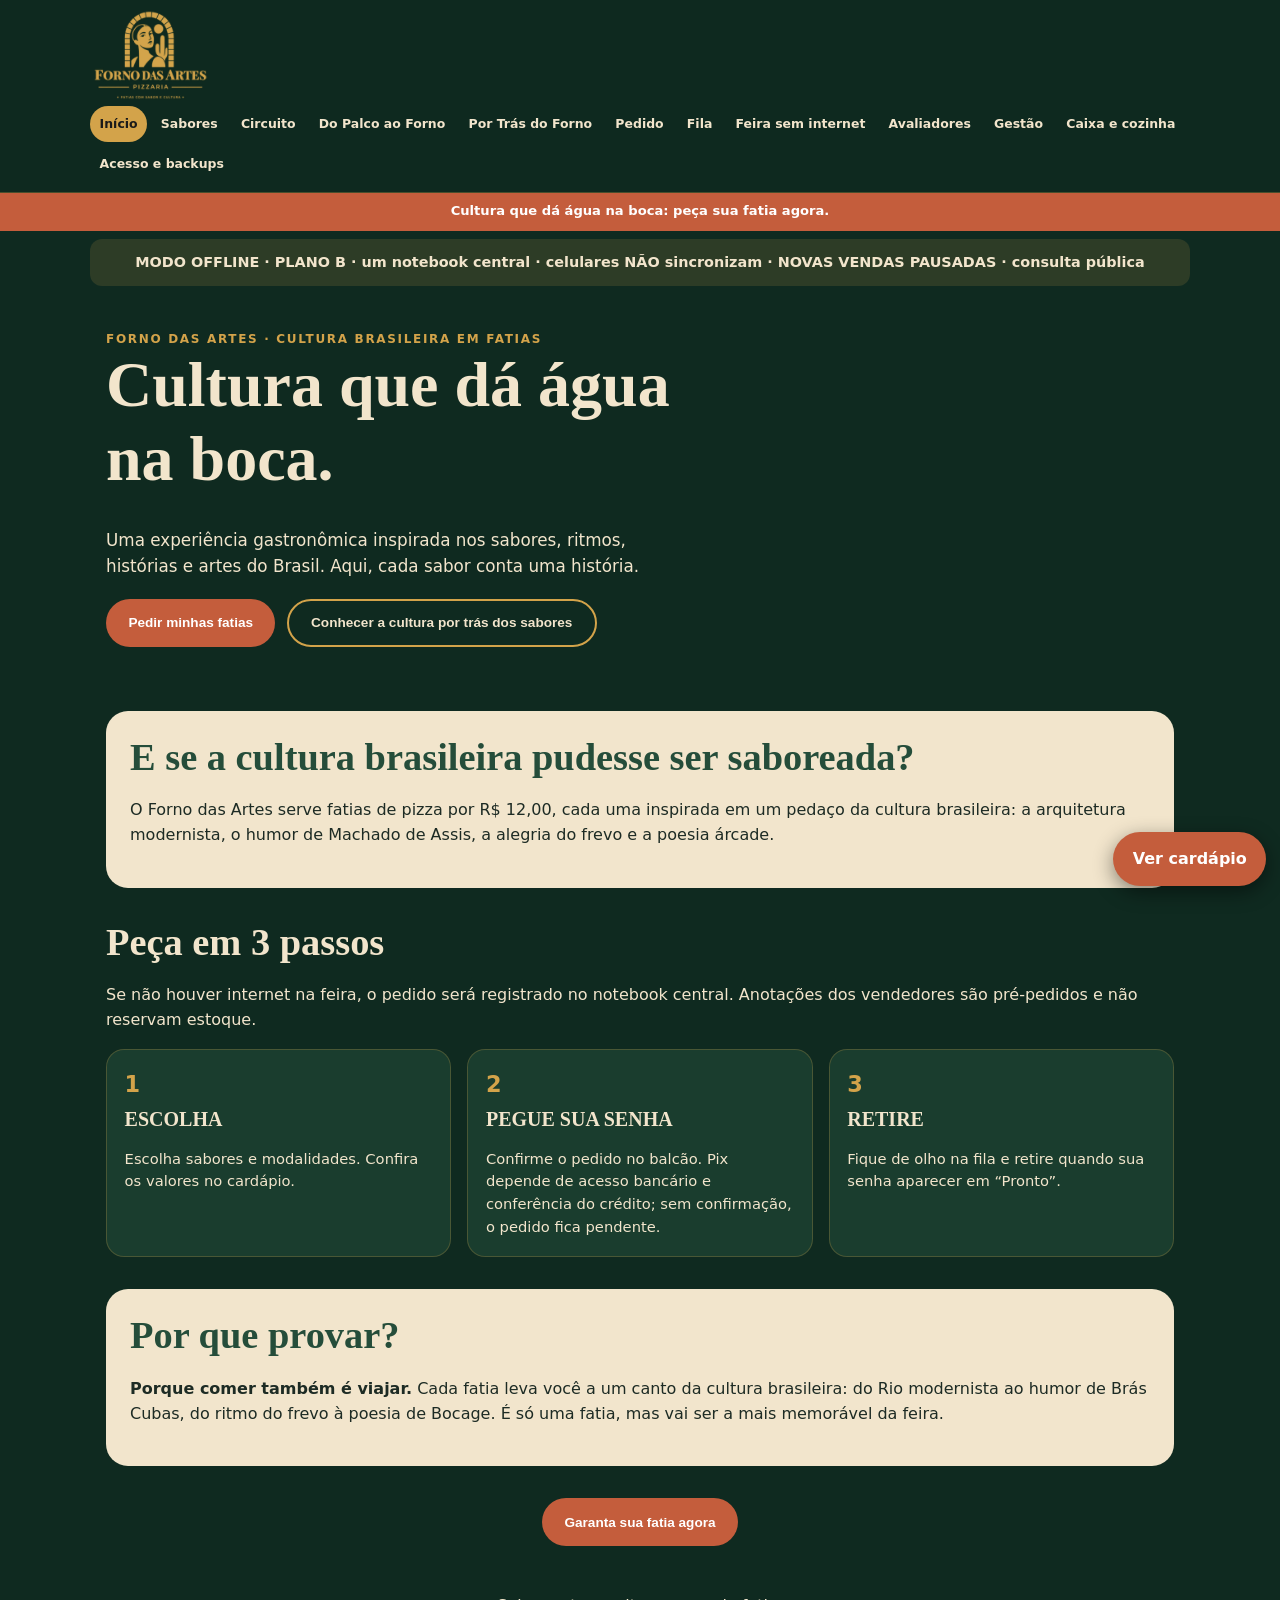
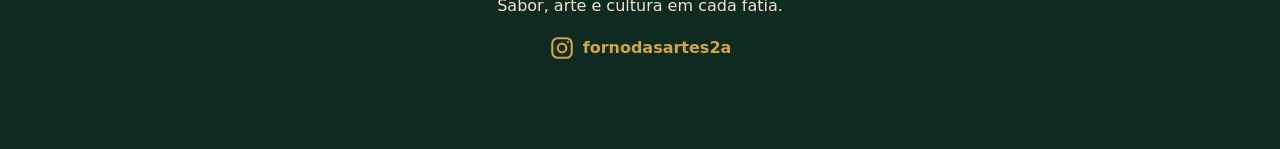
==== commit f9880213: "Add local evaluator pitch dashboard, scoped PIN accounts and private printable results" ====
--- a/index.html
+++ b/index.html
@@ -99,10 +99,10 @@
 .nut{width:100%;border-collapse:collapse;font-size:.74rem;margin:.7rem 0 .2rem;border:1px solid rgba(211,163,74,.5)}.nut caption{text-align:left;font-weight:800;padding:.45rem .55rem;background:rgba(211,163,74,.18)}.nut small{font-weight:600;opacity:.85}.nut th,.nut td{padding:.22rem .55rem;border-top:1px solid rgba(211,163,74,.28);text-align:left}.nut th:nth-child(n+2),.nut td:nth-child(n+2){text-align:right}.nut tfoot td{font-size:.66rem;opacity:.85;text-align:left!important}
 </style>
 
-<link rel="stylesheet" href="app/app.css?v=20261103-revisao-pr-v1"><link rel="manifest" href="manifest.webmanifest"></head>
+<link rel="stylesheet" href="app/app.css?v=20261104-avaliadores-v1"><link rel="manifest" href="manifest.webmanifest"></head>
 <body>
 <header><div class="bar"><a class="brand" href="#inicio"><span class="lg-s" role="img" aria-label="Logo Forno das Artes"></span></a>
-<nav id="nav"><a href="#inicio">Início</a><a href="#sabores">Sabores</a><a href="#circuito">Circuito</a><a href="#palco">Do Palco ao Forno</a><a href="#bastidores">Por Trás do Forno</a><a href="#pedido">Pedido</a><a href="#fila">Fila</a><a href="#contingencia">Feira sem internet</a><a href="#gestao" id="lg">Gestão</a><a href="#caixa">Caixa e cozinha</a><a href="#acesso">Acesso e backups</a></nav></div></header><p class="tick" id="frase">Cultura que dá água na boca: peça sua fatia agora.</p>
+<nav id="nav"><a href="#inicio">Início</a><a href="#sabores">Sabores</a><a href="#circuito">Circuito</a><a href="#palco">Do Palco ao Forno</a><a href="#bastidores">Por Trás do Forno</a><a href="#pedido">Pedido</a><a href="#fila">Fila</a><a href="#contingencia">Feira sem internet</a><a href="#avaliadores">Avaliadores</a><a href="#gestao" id="lg">Gestão</a><a href="#caixa">Caixa e cozinha</a><a href="#acesso">Acesso e backups</a></nav></div></header><p class="tick" id="frase">Cultura que dá água na boca: peça sua fatia agora.</p>
 <div id="mode-banner" class="msg" role="status">Carregando armazenamento local…</div><div id="feedback" class="msg" role="alert" hidden></div><main>
 
 <section class="view" id="v-inicio">
@@ -165,7 +165,8 @@
 <p><a class="btn s" href="#acesso">Ver backups e acessos</a> <a class="btn s" href="#fila">Ver fila de retirada</a></p>
 </section>
 
+<section class="view" id="v-avaliadores"></section>
 <section class="view" id="v-gestao"></section>
 <section class="view" id="v-caixa"></section><section class="view" id="v-acesso"></section><footer class="foot"><p>Sabor, arte e cultura em cada fatia.</p><p><a class="ig" href="https://www.instagram.com/fornodasartes2a/" target="_blank" rel="noopener" aria-label="Instagram fornodasartes2a"><svg viewBox="0 0 24 24" width="26" height="26" fill="none" stroke="currentColor" stroke-width="2" aria-hidden="true"><rect x="3" y="3" width="18" height="18" rx="5"/><circle cx="12" cy="12" r="4"/><circle cx="17.5" cy="6.5" r="1" fill="currentColor" stroke="none"/></svg><span>fornodasartes2a</span></a></p></footer></main><a class="fab" href="#sabores">Ver cardápio</a>
 
-<script type="module" src="app/ui.js?v=20261103-revisao-pr-v1"></script></body></html>+<script type="module" src="app/ui.js?v=20261104-avaliadores-v1"></script></body></html>
--- a/app/app.css
+++ b/app/app.css
@@ -122,7 +122,7 @@
 @media(max-width:480px){.password-entry{grid-template-columns:minmax(0,1fr) 48px}.password-toggle{width:48px;min-width:48px}.password-toggle-text{display:none}}
 
 /* Ingredientes em alto contraste sobre cartões claros; demais cartões preservados. */
-#lista-sabores>.card .menu-ingredients{color:#203f32;opacity:1;font-weight:600}
+#lista-sabores>.card .menu-ingredients{color:#203f32;opacity:1;font-weight:650;font-size:clamp(1rem,1vw,1.125rem);line-height:1.6}
 #lista-sabores>.card:nth-child(even) .menu-ingredients{color:#56362d;opacity:1}
 
 /* Movimentação financeira detalhada; mantém identidade da Gestão. */
@@ -148,9 +148,11 @@
 #v-gestao .msg{line-height:1.6}
 #v-gestao details{scroll-margin-top:6rem}
 
-/* 2026-11-03: correção pontual do indicador Devedores sobre fundo verde escuro. */
-.staff-layout .card.debt-kpi .tag,.staff-layout .card.debt-kpi .kpi{color:#ffb2a6!important;opacity:1;font-weight:800}
-.staff-layout .card.debt-kpi{border-color:#b96f61}
+/* Finalização: indicador de cobrança terracota escuro, sem mudar seu valor. */
+.staff-layout .card.debt-kpi{background:#713a30;border:1px solid #c98a72;border-inline-start:5px solid #d3a34a;color:#fff6e8;min-width:0;overflow-wrap:anywhere}
+.staff-layout .card.debt-kpi .tag,.staff-layout .card.debt-kpi .kpi{color:#fff6e8!important;opacity:1;font-weight:800}
+.staff-layout .card.debt-kpi .tag{font-size:1rem;line-height:1.5}
+.staff-layout .card.debt-kpi .kpi{font-size:clamp(1.8rem,4vw,2.4rem);line-height:1.3;font-variant-numeric:tabular-nums}
 
 /* Operação sem internet: conteúdo informativo, sem manipulação de banco. */
 #v-contingencia{max-width:1120px;margin-inline:auto}
@@ -164,3 +166,22 @@
 #v-contingencia .offline-slip p{border-bottom:1px solid #afbcb1;padding:.25rem 0}
 #v-contingencia .offline-slip small{display:block;margin-top:.7rem;color:#304b3e}
 @media print{#v-contingencia .offline-alert{background:white;color:#000;border-color:#000}}
+
+/* Alvos de toque no cardápio, sem mudança de preço ou estoque. */
+#lista-sabores .qty .btn{min-width:48px;min-height:48px}
+
+/* Painel gerencial: fluxo de caixa separado de margem, sem estilos na vitrine. */
+.financial-results{background:#f2e5cc;color:#203b30;border:2px solid #315c63;border-radius:16px;padding:1.1rem;margin:1.1rem 0;min-width:0}
+.financial-results h3,.financial-results h4{color:#254d3a}.financial-results h3{font-size:1.5rem}.financial-results p{line-height:1.6}
+.financial-results .results-grid{display:grid;grid-template-columns:repeat(auto-fit,minmax(min(100%,220px),1fr));gap:.8rem}
+.financial-results .result-kpi{background:#fffaf2;border-left:4px solid #315c63;padding:1rem;border-radius:10px;min-width:0}.financial-results .result-kpi h4{font:700 1rem system-ui;margin:0 0 .6rem}.financial-results .result-kpi strong{font-size:1.4rem;color:#254d3a}.financial-results .result-kpi p{font-size:.85rem}
+.financial-results details{background:#fffaf2;color:#203b30}.financial-results summary{color:#254d3a}.financial-results .results-warning{background:#fff6dc;border-left:5px solid #8d5c19;padding:.9rem}
+.financial-results table{color:#203b30;min-width:650px;font-size:.9rem}.financial-results th{background:#e1e9df;color:#254d3a}.financial-results small{display:block;max-width:220px}.financial-results th,.financial-results td{padding:.65rem}
+.financial-results input,.financial-results select,.financial-results textarea{font:inherit;background:#fffdf8;color:#203b30;border:1px solid #6c7f73;border-radius:8px;min-height:46px;padding:.6rem;max-width:100%;width:100%}.financial-results input[type=checkbox]{width:24px;min-height:24px}
+.financial-results .recipe-row{display:grid;grid-template-columns:repeat(auto-fit,minmax(min(100%,170px),1fr));gap:.7rem;border:1px solid #6c7f73;border-radius:9px;padding:.9rem;margin:.8rem 0}.financial-results output{display:block;background:#e5eeee;padding:1rem;border-left:4px solid #315c63;line-height:1.6}.financial-results .btn{min-height:46px}.financial-results .btn.s{color:#254d3a;border-color:#254d3a}.financial-results .btn.p{background:#254d3a;color:#fffdf8;border-color:#254d3a}
+@media(max-width:500px){.financial-results{padding:.75rem}.financial-results .recipe-row{display:block}.financial-results h3{font-size:1.3rem}}
+
+/* Pitch: totais consolidados, identidade institucional e leitura no telão. */
+#v-avaliadores{color:#254d3a}.pitch-toolbar{display:flex;flex-wrap:wrap;gap:10px;margin-bottom:24px}.pitch-heading{border-bottom:3px solid #d3a34a;padding-bottom:12px}.pitch-metrics{display:grid;grid-template-columns:repeat(3,minmax(0,1fr));gap:14px;margin:22px 0}.pitch-metric{background:#f7f0e1!important;border:1px solid #d8ccb4!important}.pitch-metric h3{font-size:1rem;color:#254d3a}.pitch-metric strong{font-size:1.5rem;color:#254d3a}.calculation{padding:8px 0!important;border:0!important;background:transparent!important}.calculation summary{color:#315c63;font-weight:700;font-size:.95rem}.calculation p{font-size:.95rem;line-height:1.55;color:#254d3a}.pitch-flavor{background:#fbf7ee!important;color:#254d3a!important;border-left:5px solid #315c63!important;margin:24px 0}.pitch-flavor td{min-width:180px;vertical-align:top}.pitch-flavor small{display:block;line-height:1.5}.pitch-note{padding:14px;border-left:4px solid #d3a34a;background:#f2e5cc;color:#254d3a}.pitch-mode header,.pitch-mode nav,.pitch-mode .fab,.pitch-mode footer,.pitch-mode #mode-banner,.pitch-mode #feedback{display:none!important}.pitch-mode main{max-width:1500px}.pitch-mode #v-avaliadores{font-size:1.15rem}.pitch-mode .pitch-metric strong{font-size:2rem}#access-manager fieldset{border:1px solid #d3a34a;padding:14px}#access-manager fieldset label{display:block}@media(max-width:760px){.pitch-metrics{grid-template-columns:1fr}.pitch-toolbar .btn{flex:1 1 180px}.pitch-mode .pitch-metric strong{font-size:1.6rem}}
+.pitch-mode:not(.pitch-all) .pitch-metric:not([data-metric="investment"]):not([data-metric="capital"]):not([data-metric="paidExpenses"]):not([data-metric="production"]):not([data-metric="validSales"]):not([data-metric="net"]):not([data-metric="realized"]):not([data-metric="donation"]){display:none}.pitch-cost-details>summary{padding:14px;font-weight:700;color:#315c63}.pitch-mode .pitch-metrics{grid-template-columns:repeat(4,minmax(0,1fr))}@media(max-width:900px){.pitch-mode .pitch-metrics{grid-template-columns:repeat(2,minmax(0,1fr))}}@media(max-width:560px){.pitch-mode .pitch-metrics{grid-template-columns:1fr}}
+#v-avaliadores{background:#fbf7ee;border:1px solid #d3a34a;border-radius:14px;padding:24px}#v-avaliadores .pitch-heading h2,#v-avaliadores .pitch-heading p{color:#254d3a}.pitch-toolbar .btn.s{background:#254d3a;color:#fff6e8;border-color:#d3a34a}.pitch-cost-details{background:#f2e5cc!important;color:#254d3a!important}.pitch-cost-details>summary{color:#315c63!important}@media(max-width:560px){#v-avaliadores{padding:12px}}
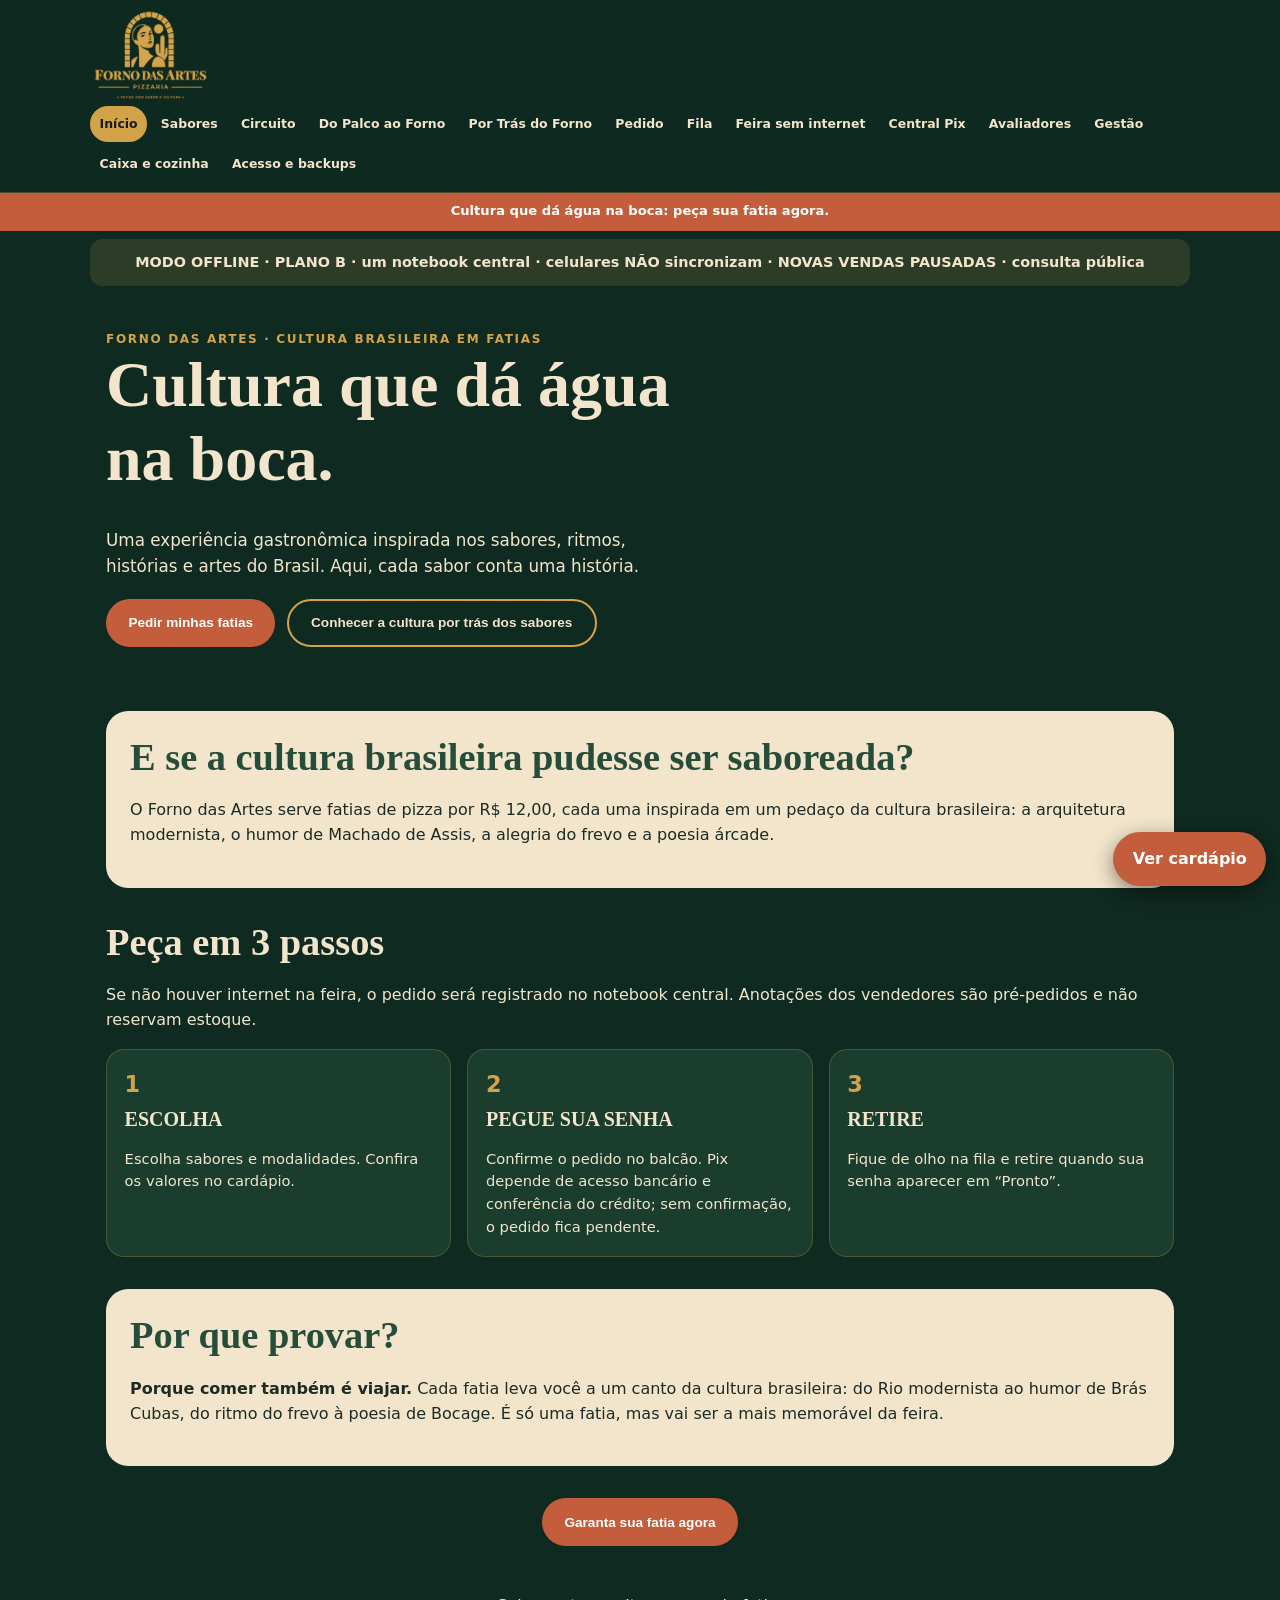
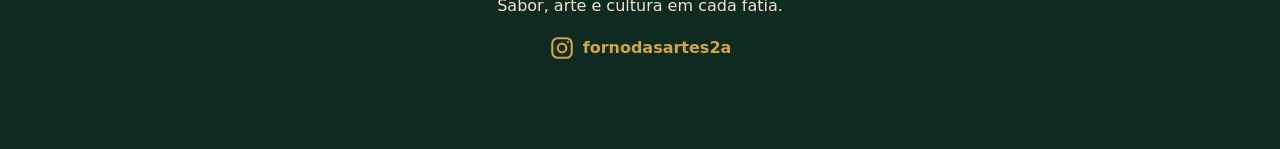
==== commit 63363e31: "Add manual Pix review states and isolated shared SQLite test server for eight sellers" ====
--- a/index.html
+++ b/index.html
@@ -99,10 +99,10 @@
 .nut{width:100%;border-collapse:collapse;font-size:.74rem;margin:.7rem 0 .2rem;border:1px solid rgba(211,163,74,.5)}.nut caption{text-align:left;font-weight:800;padding:.45rem .55rem;background:rgba(211,163,74,.18)}.nut small{font-weight:600;opacity:.85}.nut th,.nut td{padding:.22rem .55rem;border-top:1px solid rgba(211,163,74,.28);text-align:left}.nut th:nth-child(n+2),.nut td:nth-child(n+2){text-align:right}.nut tfoot td{font-size:.66rem;opacity:.85;text-align:left!important}
 </style>
 
-<link rel="stylesheet" href="app/app.css?v=20261104-avaliadores-v1"><link rel="manifest" href="manifest.webmanifest"></head>
+<link rel="stylesheet" href="app/app.css?v=20261104-central-pix-v1"><link rel="manifest" href="manifest.webmanifest"></head>
 <body>
 <header><div class="bar"><a class="brand" href="#inicio"><span class="lg-s" role="img" aria-label="Logo Forno das Artes"></span></a>
-<nav id="nav"><a href="#inicio">Início</a><a href="#sabores">Sabores</a><a href="#circuito">Circuito</a><a href="#palco">Do Palco ao Forno</a><a href="#bastidores">Por Trás do Forno</a><a href="#pedido">Pedido</a><a href="#fila">Fila</a><a href="#contingencia">Feira sem internet</a><a href="#avaliadores">Avaliadores</a><a href="#gestao" id="lg">Gestão</a><a href="#caixa">Caixa e cozinha</a><a href="#acesso">Acesso e backups</a></nav></div></header><p class="tick" id="frase">Cultura que dá água na boca: peça sua fatia agora.</p>
+<nav id="nav"><a href="#inicio">Início</a><a href="#sabores">Sabores</a><a href="#circuito">Circuito</a><a href="#palco">Do Palco ao Forno</a><a href="#bastidores">Por Trás do Forno</a><a href="#pedido">Pedido</a><a href="#fila">Fila</a><a href="#contingencia">Feira sem internet</a><a href="#central-pix">Central Pix</a><a href="#avaliadores">Avaliadores</a><a href="#gestao" id="lg">Gestão</a><a href="#caixa">Caixa e cozinha</a><a href="#acesso">Acesso e backups</a></nav></div></header><p class="tick" id="frase">Cultura que dá água na boca: peça sua fatia agora.</p>
 <div id="mode-banner" class="msg" role="status">Carregando armazenamento local…</div><div id="feedback" class="msg" role="alert" hidden></div><main>
 
 <section class="view" id="v-inicio">
@@ -165,8 +165,9 @@
 <p><a class="btn s" href="#acesso">Ver backups e acessos</a> <a class="btn s" href="#fila">Ver fila de retirada</a></p>
 </section>
 
+<section class="view" id="v-central-pix"></section>
 <section class="view" id="v-avaliadores"></section>
 <section class="view" id="v-gestao"></section>
 <section class="view" id="v-caixa"></section><section class="view" id="v-acesso"></section><footer class="foot"><p>Sabor, arte e cultura em cada fatia.</p><p><a class="ig" href="https://www.instagram.com/fornodasartes2a/" target="_blank" rel="noopener" aria-label="Instagram fornodasartes2a"><svg viewBox="0 0 24 24" width="26" height="26" fill="none" stroke="currentColor" stroke-width="2" aria-hidden="true"><rect x="3" y="3" width="18" height="18" rx="5"/><circle cx="12" cy="12" r="4"/><circle cx="17.5" cy="6.5" r="1" fill="currentColor" stroke="none"/></svg><span>fornodasartes2a</span></a></p></footer></main><a class="fab" href="#sabores">Ver cardápio</a>
 
-<script type="module" src="app/ui.js?v=20261104-avaliadores-v1"></script></body></html>+<script type="module" src="app/ui.js?v=20261104-central-pix-v1"></script></body></html>
--- a/app/app.css
+++ b/app/app.css
@@ -185,3 +185,6 @@
 #v-avaliadores{color:#254d3a}.pitch-toolbar{display:flex;flex-wrap:wrap;gap:10px;margin-bottom:24px}.pitch-heading{border-bottom:3px solid #d3a34a;padding-bottom:12px}.pitch-metrics{display:grid;grid-template-columns:repeat(3,minmax(0,1fr));gap:14px;margin:22px 0}.pitch-metric{background:#f7f0e1!important;border:1px solid #d8ccb4!important}.pitch-metric h3{font-size:1rem;color:#254d3a}.pitch-metric strong{font-size:1.5rem;color:#254d3a}.calculation{padding:8px 0!important;border:0!important;background:transparent!important}.calculation summary{color:#315c63;font-weight:700;font-size:.95rem}.calculation p{font-size:.95rem;line-height:1.55;color:#254d3a}.pitch-flavor{background:#fbf7ee!important;color:#254d3a!important;border-left:5px solid #315c63!important;margin:24px 0}.pitch-flavor td{min-width:180px;vertical-align:top}.pitch-flavor small{display:block;line-height:1.5}.pitch-note{padding:14px;border-left:4px solid #d3a34a;background:#f2e5cc;color:#254d3a}.pitch-mode header,.pitch-mode nav,.pitch-mode .fab,.pitch-mode footer,.pitch-mode #mode-banner,.pitch-mode #feedback{display:none!important}.pitch-mode main{max-width:1500px}.pitch-mode #v-avaliadores{font-size:1.15rem}.pitch-mode .pitch-metric strong{font-size:2rem}#access-manager fieldset{border:1px solid #d3a34a;padding:14px}#access-manager fieldset label{display:block}@media(max-width:760px){.pitch-metrics{grid-template-columns:1fr}.pitch-toolbar .btn{flex:1 1 180px}.pitch-mode .pitch-metric strong{font-size:1.6rem}}
 .pitch-mode:not(.pitch-all) .pitch-metric:not([data-metric="investment"]):not([data-metric="capital"]):not([data-metric="paidExpenses"]):not([data-metric="production"]):not([data-metric="validSales"]):not([data-metric="net"]):not([data-metric="realized"]):not([data-metric="donation"]){display:none}.pitch-cost-details>summary{padding:14px;font-weight:700;color:#315c63}.pitch-mode .pitch-metrics{grid-template-columns:repeat(4,minmax(0,1fr))}@media(max-width:900px){.pitch-mode .pitch-metrics{grid-template-columns:repeat(2,minmax(0,1fr))}}@media(max-width:560px){.pitch-mode .pitch-metrics{grid-template-columns:1fr}}
 #v-avaliadores{background:#fbf7ee;border:1px solid #d3a34a;border-radius:14px;padding:24px}#v-avaliadores .pitch-heading h2,#v-avaliadores .pitch-heading p{color:#254d3a}.pitch-toolbar .btn.s{background:#254d3a;color:#fff6e8;border-color:#d3a34a}.pitch-cost-details{background:#f2e5cc!important;color:#254d3a!important}.pitch-cost-details>summary{color:#315c63!important}@media(max-width:560px){#v-avaliadores{padding:12px}}
+/* Central Pix: identidade institucional, estados por texto e cor, operação manual. */
+#v-central-pix{background:#fbf7ee;color:#254d3a;padding:24px;border:1px solid #d3a34a;border-radius:14px}.central-heading h2,.central-heading p{color:#254d3a}.central-scope{padding:12px;background:#f2e5cc;border-left:4px solid #d3a34a;font-weight:700}.central-order{background:#f7f0e1!important;color:#254d3a!important;border-left:5px solid #315c63!important;margin:20px 0}.central-order h3{color:#254d3a!important}.central-order-heading{display:flex;flex-wrap:wrap;align-items:center;justify-content:space-between;gap:12px}.central-value{font-size:1.65rem}.central-confirm-form{border-top:1px solid #b5c0b1;padding-top:12px}.central-order input,.central-order select{background:#fff;color:#254d3a;border:2px solid #829785}.central-order .btn.s{color:#fff6e8;background:#254d3a}.central-order details{background:#f2e5cc}.central-order summary{color:#315c63}.central-order .ing{color:#315c63}.payment-state{padding:10px;border-radius:8px;font-weight:700;background:#f2e5cc;color:#254d3a}.payment-state.reported{background:#f6dfbf;color:#674414;border-left:4px solid #a06a14}.payment-state.confirmed{background:#e7eee6;color:#254d3a}.central-issue{padding:12px;background:#f6e8e1;color:#78351f;border-left:4px solid #c45d3c}@media(max-width:560px){#v-central-pix{padding:12px}.central-order-heading{display:block}.central-order-heading h3{overflow-wrap:anywhere}}
+.central-orders{display:grid;grid-template-columns:repeat(2,minmax(0,1fr));gap:16px;align-items:start}.central-orders .central-order{margin:0}.central-check summary{font-weight:700}#v-central-pix>details{background:#f2e5cc;color:#254d3a}#v-central-pix>details>summary{color:#315c63}@media(max-width:800px){.central-orders{grid-template-columns:1fr}}
